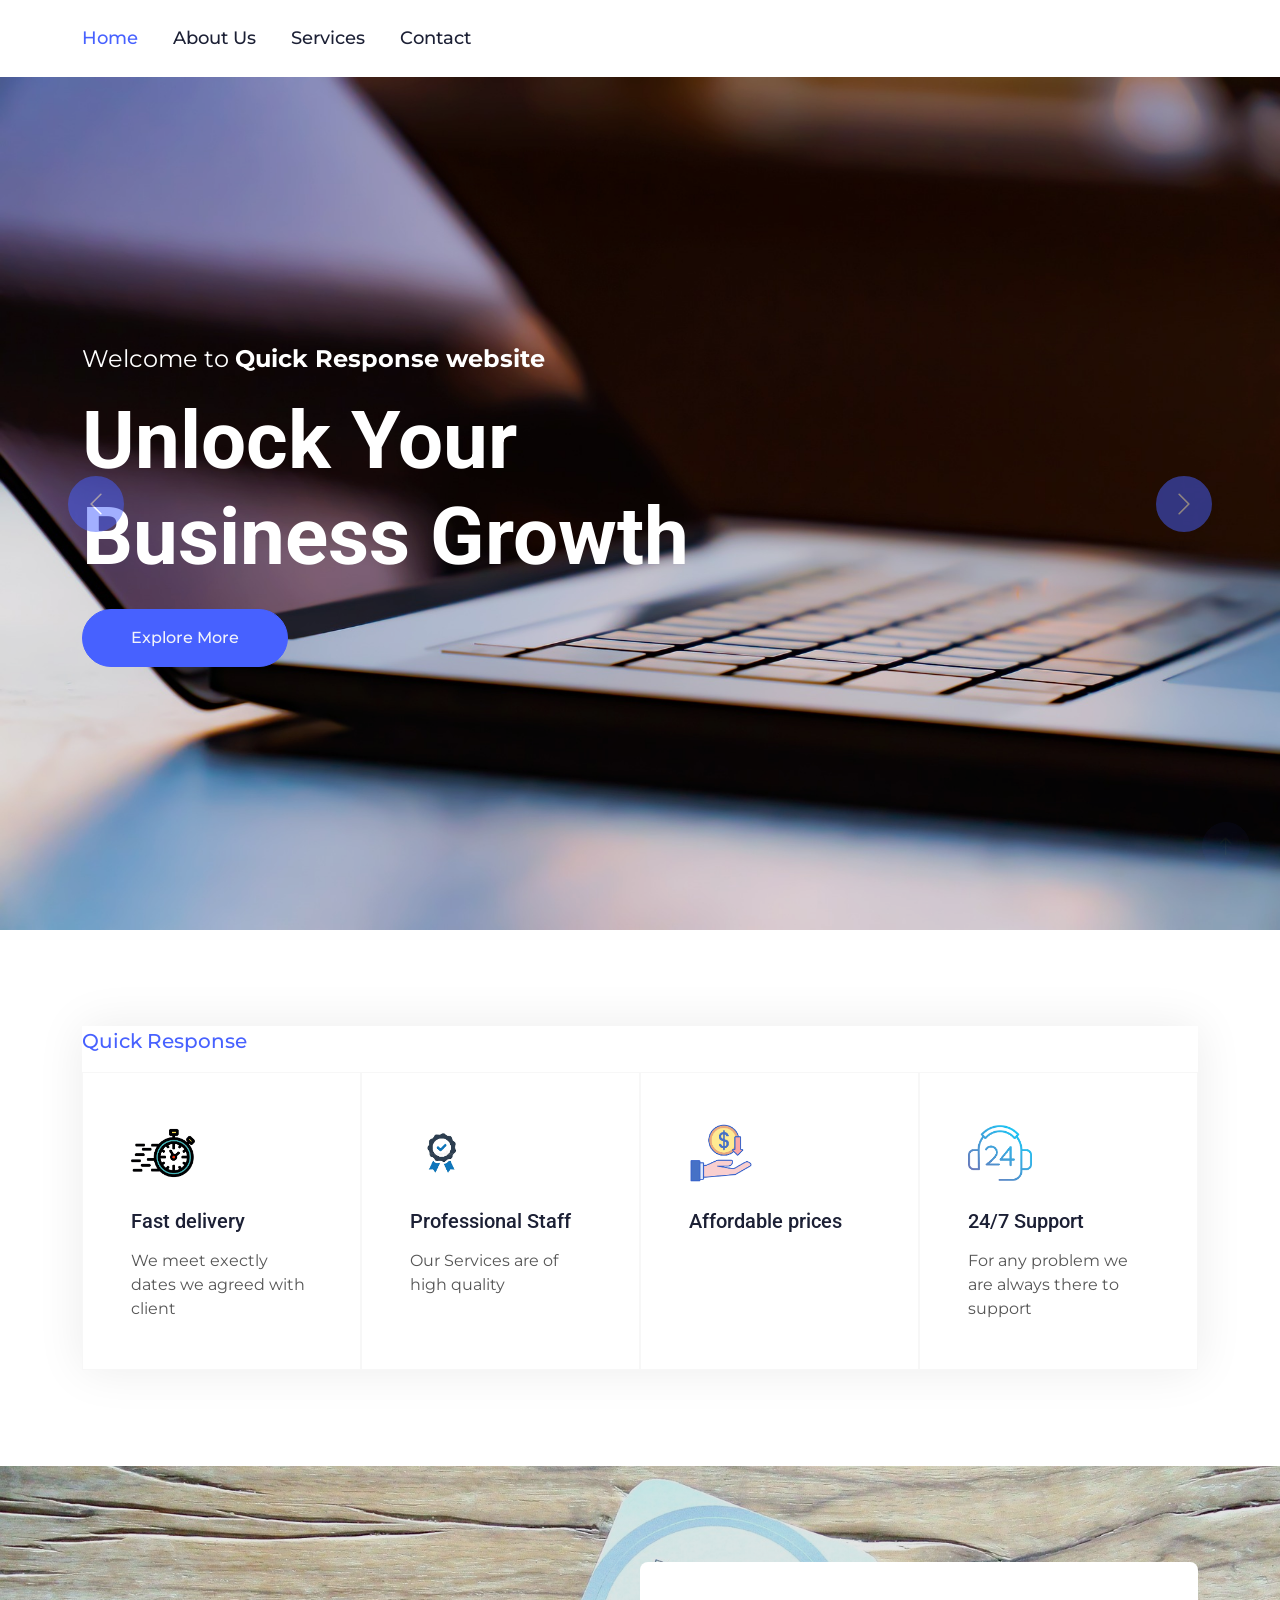
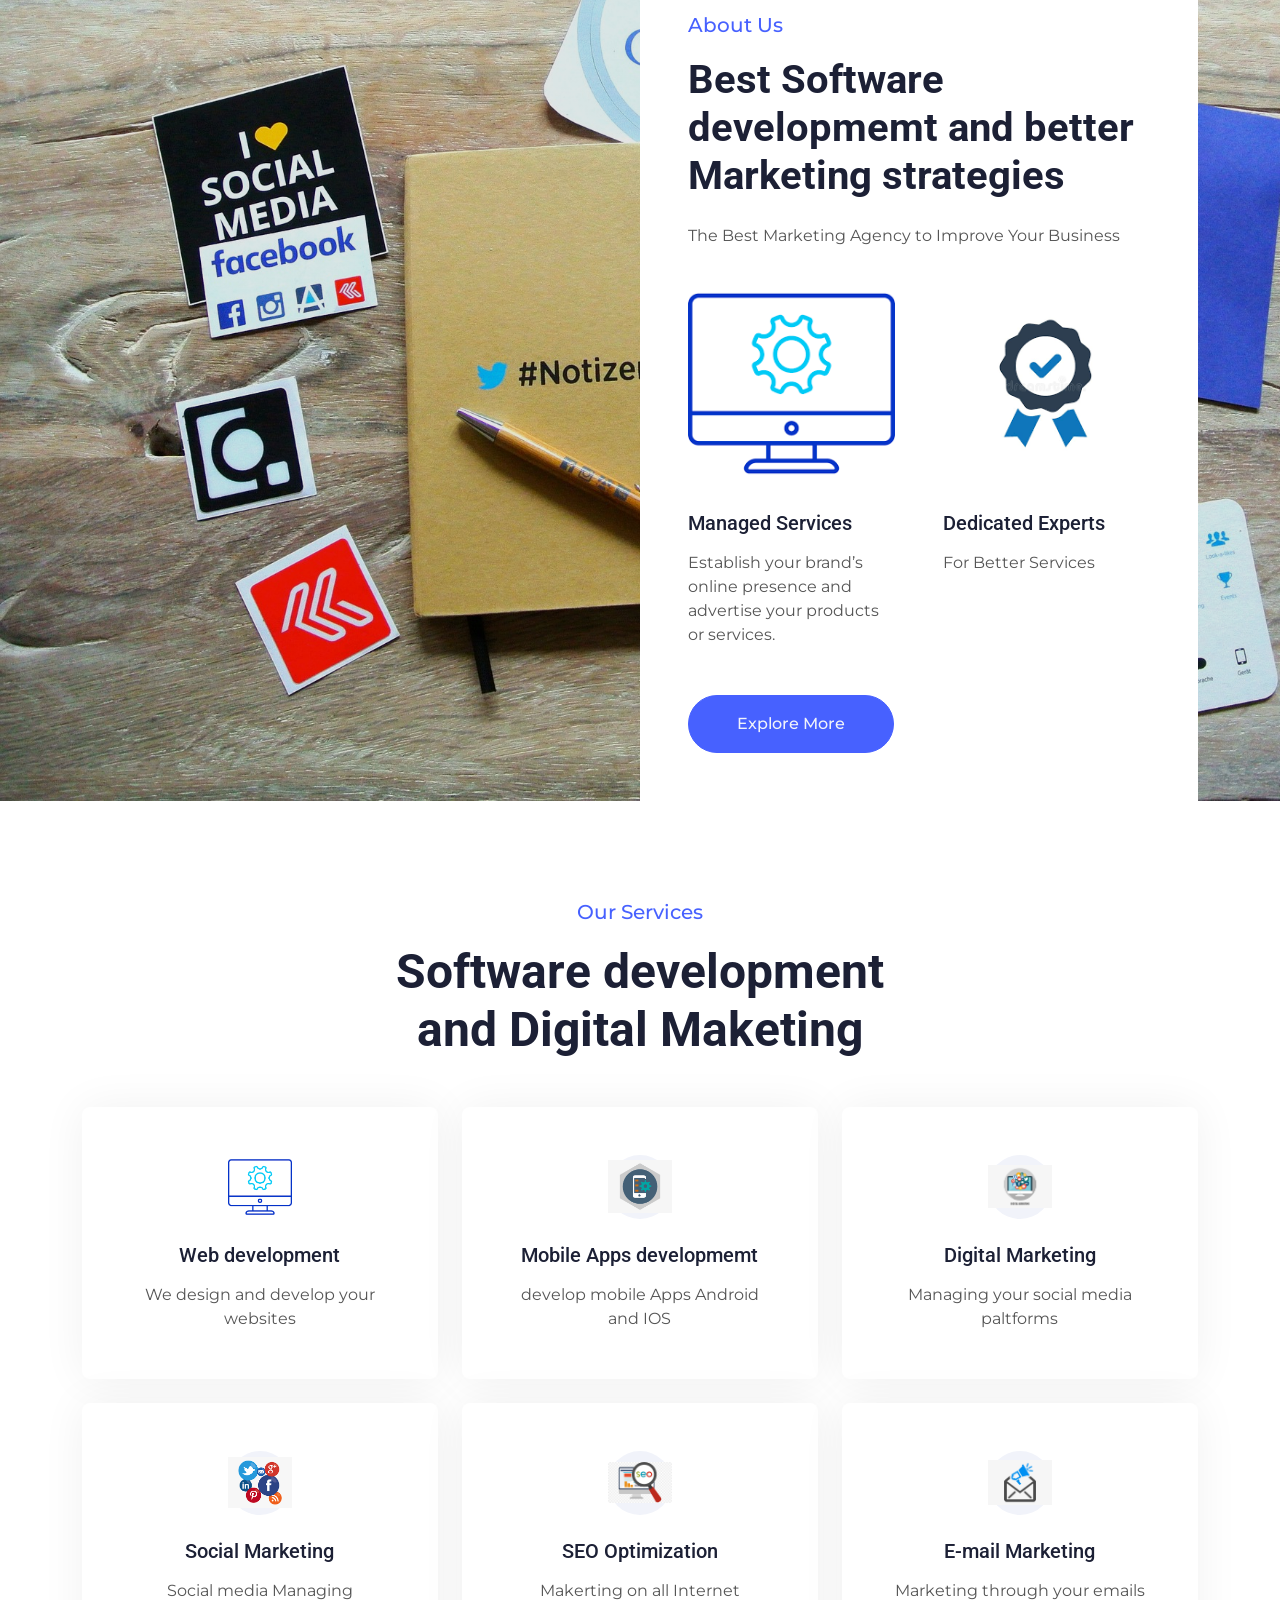
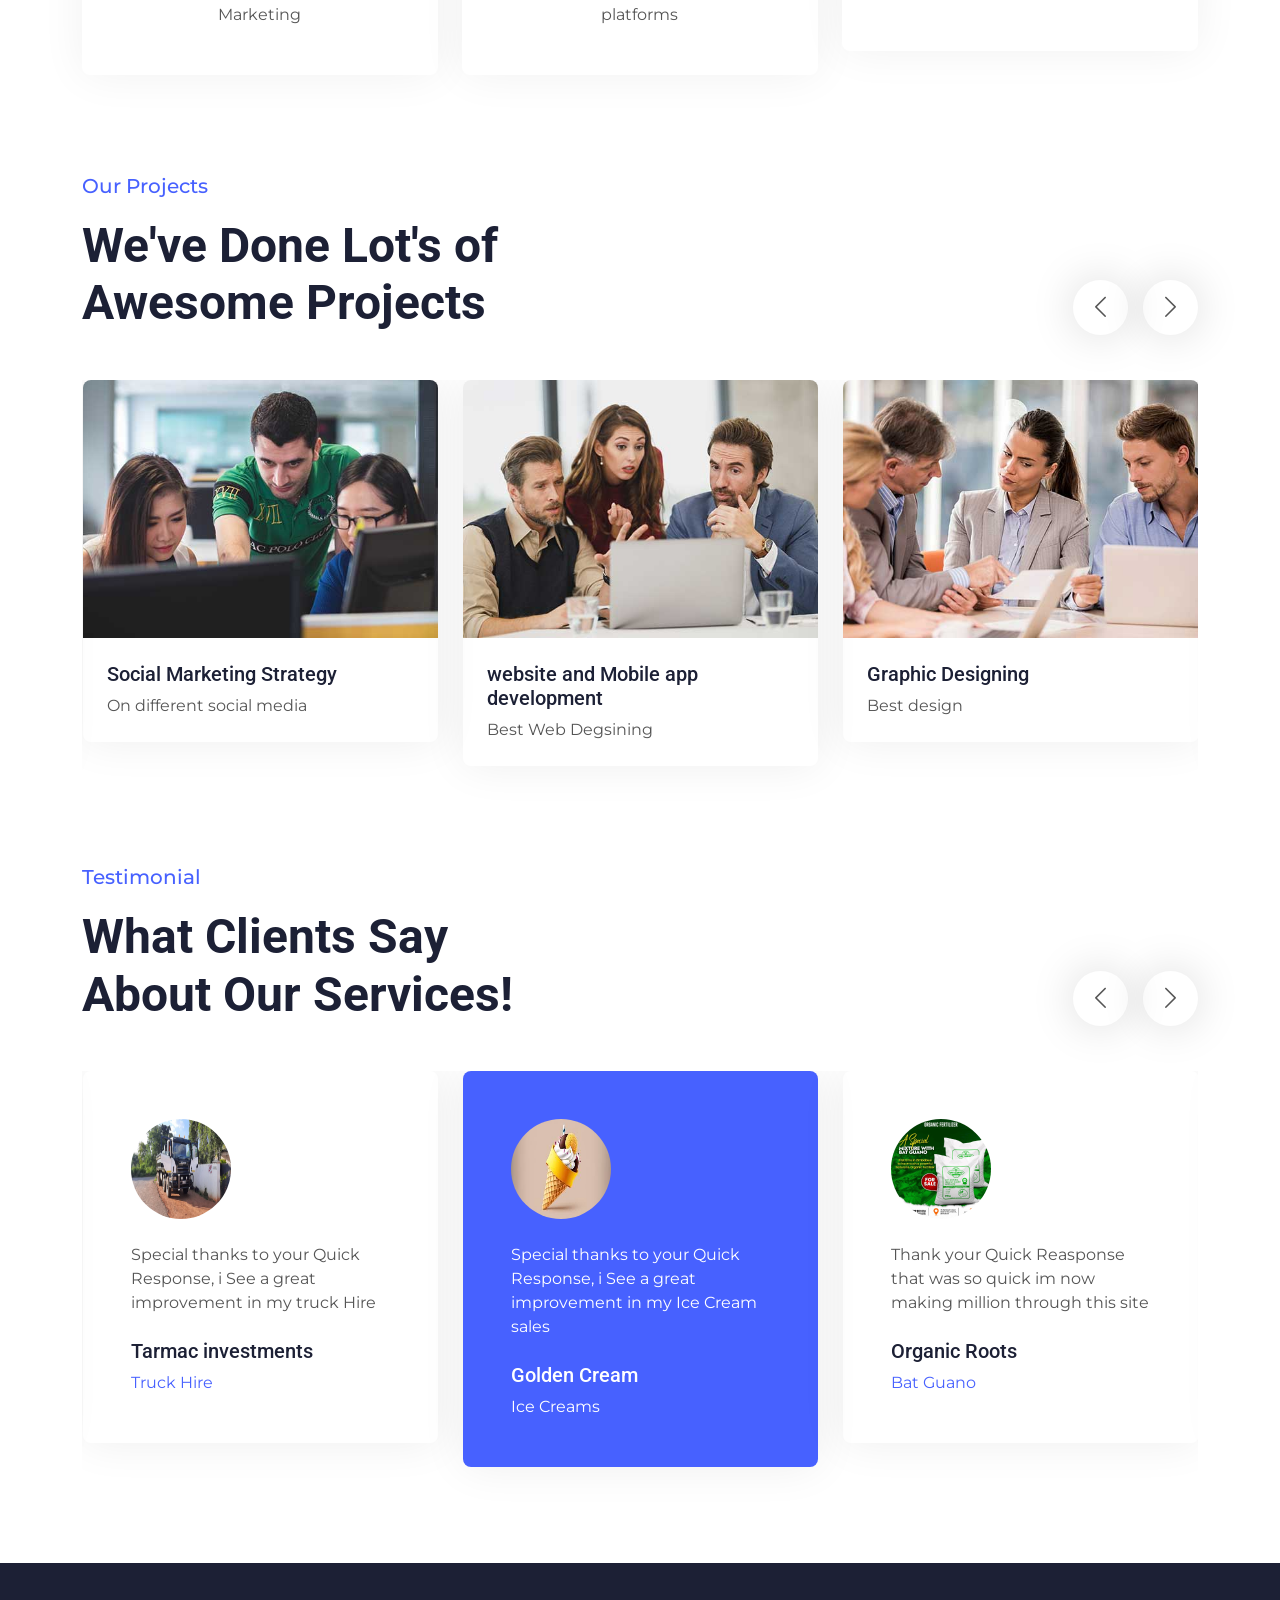
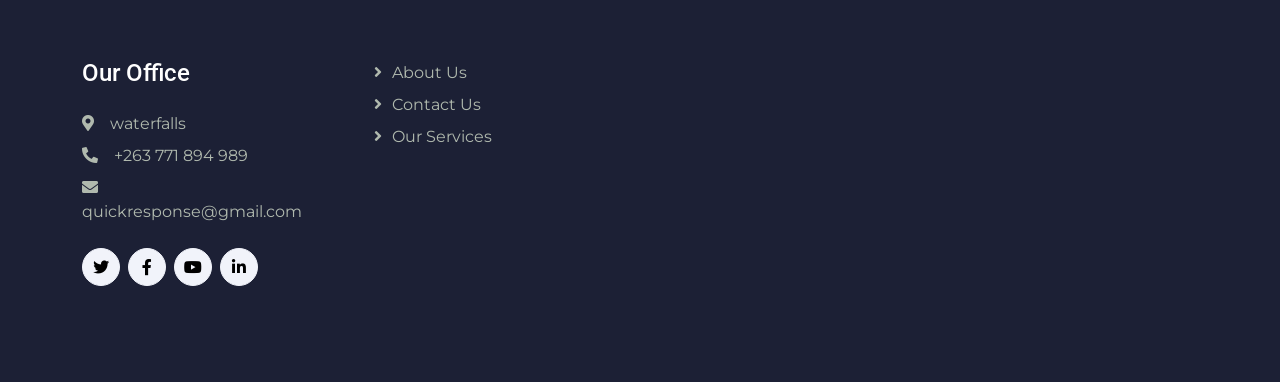
==== index.html @ 65c720d9 "first commit" ====
<!DOCTYPE html>
<html lang="en">

<head>
    <meta charset="utf-8">
    <title>Quick Response</title>
    <meta content="width=device-width, initial-scale=1.0" name="viewport">
    <meta content="" name="keywords">
    <meta content="" name="description">

    <!-- Favicon -->
    <link href="img/favicon.ico" rel="icon">

    <!-- Google Web Fonts -->
    <link rel="preconnect" href="https://fonts.googleapis.com">
    <link rel="preconnect" href="https://fonts.gstatic.com" crossorigin>
    <link
        href="https://fonts.googleapis.com/css2?family=Montserrat:wght@400;500&family=Roboto:wght@500;700&display=swap"
        rel="stylesheet">

    <!-- Icon Font Stylesheet -->
    <link href="https://cdnjs.cloudflare.com/ajax/libs/font-awesome/5.10.0/css/all.min.css" rel="stylesheet">
    <link href="https://cdn.jsdelivr.net/npm/bootstrap-icons@1.4.1/font/bootstrap-icons.css" rel="stylesheet">

    <!-- Libraries Stylesheet -->
    <link href="lib/animate/animate.min.css" rel="stylesheet">
    <link href="lib/owlcarousel/assets/owl.carousel.min.css" rel="stylesheet">
    <link href="lib/lightbox/css/lightbox.min.css" rel="stylesheet">

    <!-- Customized Bootstrap Stylesheet -->
    <link href="css/bootstrap.min.css" rel="stylesheet">

    <!-- Template Stylesheet -->
    <link href="css/style.css" rel="stylesheet">
</head>

<body>
    <!-- Spinner Start -->
    <div id="spinner"
        class="show bg-white position-fixed translate-middle w-100 vh-100 top-50 start-50 d-flex align-items-center justify-content-center">
        <div class="spinner-border text-primary" role="status" style="width: 3rem; height: 3rem;"></div>
    </div>
    <!-- Spinner End -->





    <!-- Navbar Start -->
    <div class="container-fluid bg-white sticky-top">
        <div class="container">
            <nav class="navbar navbar-expand-lg bg-white navbar-light p-lg-0">
                <a href="index.html" class="navbar-brand d-lg-none">
                    <h1 class="fw-bold m-0">Quick Response</h1>
                </a>
                <button type="button" class="navbar-toggler me-0" data-bs-toggle="collapse"
                    data-bs-target="#navbarCollapse">
                    <span class="navbar-toggler-icon"></span>
                </button>
                <div class="collapse navbar-collapse" id="navbarCollapse">
                    <div class="navbar-nav">
                        <a href="index.html" class="nav-item nav-link active">Home</a>
                        <a href="about.html" class="nav-item nav-link">About Us</a>
                        <a href="service.html" class="nav-item nav-link">Services</a>
                      
                       
                        <a href="contact.html" class="nav-item nav-link">Contact</a>
                    </div>
                 
                </div>
            </nav>
        </div>
    </div>
    <!-- Navbar End -->


    <!-- Carousel Start -->
    <div class="container-fluid px-0 mb-5">
        <div id="header-carousel" class="carousel slide carousel-fade" data-bs-ride="carousel">
            <div class="carousel-inner">
                <div class="carousel-item active">
                    <img class="w-100" src="img/carousel-1.jpg" alt="Image">
                    <div class="carousel-caption">
                        <div class="container">
                            <div class="row justify-content-start">
                                <div class="col-lg-7 text-start">
                                    <p class="fs-4 text-white animated slideInRight">Welcome to
                                        <strong>Quick Response website</strong>
                                    </p>
                                    <h1 class="display-1 text-white mb-4 animated slideInRight">Unlock Your Business Growth</h1>
                                    <a href=""
                                        class="btn btn-primary rounded-pill py-3 px-5 animated slideInRight">Explore
                                        More</a>
                                </div>
                            </div>
                        </div>
                    </div>
                </div>
                <div class="carousel-item">
                    <img class="w-100" src="img/carousel-1.jpg" alt="Image">
                    <div class="carousel-caption">
                        <div class="container">
                            <div class="row justify-content-end">
                                <div class="col-lg-7 text-end">
                                    <p class="fs-4 text-white animated slideInLeft">Welcome to <strong>Quick Response</strong>
                                    </p>
                                    <h1 class="display-1 text-white mb-5 animated slideInLeft">Ready to Grow Your
                                        Business</h1>
                                    <a href=""
                                        class="btn btn-primary rounded-pill py-3 px-5 animated slideInLeft">Explore
                                        More</a>
                                </div>
                            </div>
                        </div>
                    </div>
                </div>
            </div>
            <button class="carousel-control-prev" type="button" data-bs-target="#header-carousel" data-bs-slide="prev">
                <span class="carousel-control-prev-icon" aria-hidden="true"></span>
                <span class="visually-hidden">Previous</span>
            </button>
            <button class="carousel-control-next" type="button" data-bs-target="#header-carousel" data-bs-slide="next">
                <span class="carousel-control-next-icon" aria-hidden="true"></span>
                <span class="visually-hidden">Next</span>
            </button>
        </div>
    </div>
    <!-- Carousel End -->


    <!-- Features Start -->
    <div class="container-xxl py-5">
        <div class="container">
            <div class="row g-0 feature-row">
                  <p class="fs-5 fw-medium text-primary";>Quick Response</p>
                <div class="col-md-6 col-lg-3 wow fadeIn" data-wow-delay="0.1s">
                    <div class="feature-item border h-100 p-5">
                        <div class="btn-square bg-light rounded-circle mb-4" style="width: 64px; height: 64px;">
                            <img class="img-fluid" src="img/icon/icon-1.png" alt="Icon">
                        </div>
                        <h5 class="mb-3">Fast delivery</h5>
                        <p class="mb-0">We meet exectly dates we agreed with client</p>
                    </div>
                </div>
                <div class="col-md-6 col-lg-3 wow fadeIn" data-wow-delay="0.3s">
                    <div class="feature-item border h-100 p-5">
                        <div class="btn-square bg-light rounded-circle mb-4" style="width: 64px; height: 64px;">
                            <img class="img-fluid" src="img/icon/icon-2.png" alt="Icon">
                        </div>
                        <h5 class="mb-3">Professional Staff</h5>
                        <p class="mb-0">Our  Services are of high quality</p>
                    </div>
                </div>
                <div class="col-md-6 col-lg-3 wow fadeIn" data-wow-delay="0.5s">
                    <div class="feature-item border h-100 p-5">
                        <div class="btn-square bg-light rounded-circle mb-4" style="width: 64px; height: 64px;">
                            <img class="img-fluid" src="img/icon/icon-3.png" alt="Icon">
                        </div>
                        <h5 class="mb-3">Affordable prices</h5>
                        <p class="mb-0"></p>
                    </div>
                </div>
                <div class="col-md-6 col-lg-3 wow fadeIn" data-wow-delay="0.7s">
                    <div class="feature-item border h-100 p-5">
                        <div class="btn-square bg-light rounded-circle mb-4" style="width: 64px; height: 64px;">
                            <img class="img-fluid" src="img/icon/icon-4.png" alt="Icon">
                        </div>
                        <h5 class="mb-3">24/7 Support</h5>
                        <p class="mb-0">For any problem we are always there to support </p>
                    </div>
                </div>
            </div>
        </div>
    </div>
    <!-- Features End -->




       <!-- About Start -->
       <div class="container-xxl about my-5">
        <div class="container">
            <div class="row g-0">
                <div class="col-lg-6">
                    <div class="h-100 d-flex align-items-center justify-content-center" style="min-height: 300px;">
                     
                        
                    </div>
                </div>
                <div class="col-lg-6 pt-lg-5 wow fadeIn" data-wow-delay="0.5s">
                    <div class="bg-white rounded-top p-5 mt-lg-5">
                        <p class="fs-5 fw-medium text-primary">About Us</p>
                        <h3 class="display-6 mb-4">Best Software developmemt and better Marketing strategies</h3>
                        <p class="mb-4">The Best Marketing Agency to Improve Your Business</p>
                        <div class="row g-5 pt-2 mb-5">
                            <div class="col-sm-6">
                                <img class="img-fluid mb-4" src="img/icon/icon-5.png" alt="">
                                <h5 class="mb-3">Managed Services</h5>
                                <span>Establish your brand’s online presence and advertise your products or services.</span>
                            </div>
                            <div class="col-sm-6">
                                <img class="img-fluid mb-4" src="img/icon/icon-2.png" alt="">
                                <h5 class="mb-3">Dedicated Experts</h5>
                                <span>For Better Services</span>
                            </div>
                        </div>
                        <a class="btn btn-primary rounded-pill py-3 px-5" href="">Explore More</a>
                    </div>
                </div>
            </div>
        </div>
    </div>
    <!-- About End -->



  <!-- Service Start -->
  <div class="container-xxl py-5">
    <div class="container">
        <div class="text-center mx-auto wow fadeInUp" data-wow-delay="0.1s" style="max-width: 500px;">
            <p class="fs-5 fw-medium text-primary">Our Services</p>
            <h1 class="display-5 mb-5">Software development and Digital Maketing</h1>
        </div>
        <div class="row g-4">
            <div class="col-lg-4 col-md-6 wow fadeInUp" data-wow-delay="0.1s">
                <div class="service-item position-relative h-100">
                    <div class="service-text rounded p-5">
                        <div class="btn-square bg-light rounded-circle mx-auto mb-4"
                            style="width: 64px; height: 64px;">
                            <img class="img-fluid" src="img/icon/icon-5.png" alt="Icon">
                        </div>
                        <h5 class="mb-3">Web development</h4>
                            <p class="mb-0">We design and develop your websites</p>
                    </div>
                   
                </div>
            </div>
            <div class="col-lg-4 col-md-6 wow fadeInUp" data-wow-delay="0.3s">
                <div class="service-item position-relative h-100">
                    <div class="service-text rounded p-5">
                        <div class="btn-square bg-light rounded-circle mx-auto mb-4"
                            style="width: 64px; height: 64px;">
                            <img class="img-fluid" src="img/icon/icon-6.png" alt="Icon">
                        </div>
                        <h5 class="mb-3">Mobile Apps developmemt</h4>
                            <p class="mb-0">develop mobile Apps Android and IOS</p>
                    </div>
                   
                </div>
            </div>
            <div class="col-lg-4 col-md-6 wow fadeInUp" data-wow-delay="0.5s">
                <div class="service-item position-relative h-100">
                    <div class="service-text rounded p-5">
                        <div class="btn-square bg-light rounded-circle mx-auto mb-4"
                            style="width: 64px; height: 64px;">
                            <img class="img-fluid" src="img/icon/icon-7.png" alt="Icon">
                        </div>
                        <h5 class="mb-3">Digital Marketing</h4>
                            <p class="mb-0">Managing your social media paltforms </p>
                    </div>
                    
                </div>
            </div>
            <div class="col-lg-4 col-md-6 wow fadeInUp" data-wow-delay="0.1s">
                <div class="service-item position-relative h-100">
                    <div class="service-text rounded p-5">
                        <div class="btn-square bg-light rounded-circle mx-auto mb-4"
                            style="width: 64px; height: 64px;">
                            <img class="img-fluid" src="img/icon/icon-8.png" alt="Icon">
                        </div>
                        <h5 class="mb-3">Social Marketing</h4>
                            <p class="mb-0">Social media Managing Marketing</p>
                    </div>
                   
                </div>
            </div>
            <div class="col-lg-4 col-md-6 wow fadeInUp" data-wow-delay="0.3s">
                <div class="service-item position-relative h-100">
                    <div class="service-text rounded p-5">
                        <div class="btn-square bg-light rounded-circle mx-auto mb-4"
                            style="width: 64px; height: 64px;">
                            <img class="img-fluid" src="img/icon/icon-9.png" alt="Icon">
                        </div>
                        <h5 class="mb-3">SEO Optimization</h4>
                            <p class="mb-0">Makerting on all Internet platforms</p>
                    </div>
                  
                </div>
            </div>
            <div class="col-lg-4 col-md-6 wow fadeInUp" data-wow-delay="0.5s">
                <div class="service-item position-relative h-100">
                    <div class="service-text rounded p-5">
                        <div class="btn-square bg-light rounded-circle mx-auto mb-4"
                            style="width: 64px; height: 64px;">
                            <img class="img-fluid" src="img/icon/icon-10.png" alt="Icon">
                        </div>
                        <h5 class="mb-3">E-mail Marketing</h4>
                            <p class="mb-0">Marketing through your emails</p>
                    </div>
                   
                </div>
            </div>
        </div>
    </div>
</div>
<!-- Service End -->


    <!-- Project Start -->
    <div class="container-xxl pt-5">
        <div class="container">
            <div class="text-center text-md-start pb-5 pb-md-0 wow fadeInUp" data-wow-delay="0.1s"
                style="max-width: 500px;">
                <p class="fs-5 fw-medium text-primary">Our Projects</p>
                <h1 class="display-5 mb-5">We've Done Lot's of Awesome Projects</h1>
            </div>
            <div class="owl-carousel project-carousel wow fadeInUp" data-wow-delay="0.1s">
                <div class="project-item mb-5">
                    <div class="position-relative">
                        <img class="img-fluid" src="img/project-1.jpg" alt="">
                        <div class="project-overlay">
                            <a class="btn btn-lg-square btn-light rounded-circle m-1" href="img/project-1.jpg"
                                data-lightbox="project"><i class="fa fa-eye"></i></a>
                            <a class="btn btn-lg-square btn-light rounded-circle m-1" href=""><i
                                    class="fa fa-link"></i></a>
                        </div>
                    </div>
                    <div class="p-4">
                        <a class="d-block h5" href="">website and Mobile app development</a>
                        <span>Best Web Degsining</span>
                    </div>
                </div>
                <div class="project-item mb-5">
                    <div class="position-relative">
                        <img class="img-fluid" src="img/project-2.jpg" alt="">
                        <div class="project-overlay">
                            <a class="btn btn-lg-square btn-light rounded-circle m-1" href="img/project-2.jpg"
                                data-lightbox="project"><i class="fa fa-eye"></i></a>
                            <a class="btn btn-lg-square btn-light rounded-circle m-1" href=""><i
                                    class="fa fa-link"></i></a>
                        </div>
                    </div>
                    <div class="p-4">
                        <a class="d-block h5" href="">Graphic Designing</a>
                        <span>Best design </span>
                    </div>
                </div>
                <div class="project-item mb-5">
                    <div class="position-relative">
                        <img class="img-fluid" src="img/project-3.jpg" alt="">
                        <div class="project-overlay">
                            <a class="btn btn-lg-square btn-light rounded-circle m-1" href="img/project-3.jpg"
                                data-lightbox="project"><i class="fa fa-eye"></i></a>
                            <a class="btn btn-lg-square btn-light rounded-circle m-1" href=""><i
                                    class="fa fa-link"></i></a>
                        </div>
                    </div>
                    <div class="p-4">
                        <a class="d-block h5" href="">Marketing Content Strategy</a>
                        <span>Content Creating and better Marketing skills </span>
                    </div>
                </div>
                <div class="project-item mb-5">
                    <div class="position-relative">
                        <img class="img-fluid" src="img/project-4.jpg" alt="">
                        <div class="project-overlay">
                            <a class="btn btn-lg-square btn-light rounded-circle m-1" href="img/project-4.jpg"
                                data-lightbox="project"><i class="fa fa-eye"></i></a>
                            <a class="btn btn-lg-square btn-light rounded-circle m-1" href=""><i
                                    class="fa fa-link"></i></a>
                        </div>
                    </div>
                    <div class="p-4">
                        <a class="d-block h5" href="">Social Marketing Strategy</a>
                        <span>On different social media</span>
                    </div>
                </div>
            </div>
        </div>
    </div>
    <!-- Project End -->



    


    <!-- Testimonial Start -->
    <div class="container-xxl pt-5">
        <div class="container">
            <div class="text-center text-md-start pb-5 pb-md-0 wow fadeInUp" data-wow-delay="0.1s"
                style="max-width: 500px;">
                <p class="fs-5 fw-medium text-primary">Testimonial</p>
                <h1 class="display-5 mb-5">What Clients Say About Our Services!</h1>
            </div>
            <div class="owl-carousel testimonial-carousel wow fadeInUp" data-wow-delay="0.1s">
                <div class="testimonial-item rounded p-4 p-lg-5 mb-5">
                    <img class="mb-4" src="img/testimonial-1.jpg" alt="">
                    <p class="mb-4">Special thanks to your Quick Response, i See a great improvement in my Ice Cream sales </p>
                    <h5>Golden Cream</h5>
                    <span class="text-primary">Ice Creams</span>
                </div>
                <div class="testimonial-item rounded p-4 p-lg-5 mb-5">
                    <img class="mb-4" src="img/testimonial-2.jpg" alt="">
                    <p class="mb-4">Thank your Quick Reasponse that was so quick im now making million through this site</p>
                    <h5>Organic Roots</h5>
                    <span class="text-primary">Bat Guano</span>
                </div>
                <div class="testimonial-item rounded p-4 p-lg-5 mb-5">
                    <img class="mb-4" src="img/testimonial-3.jpg" alt="">
                    <p class="mb-4"> Thank you to the super fast team Quick Response i am on international market now</p>
                    <h5>Golden Liquid</h5>
                    <span class="text-primary">Home of Honey</span>
                </div>
                <div class="testimonial-item rounded p-4 p-lg-5 mb-5">
                    <img class="mb-4" src="img/testimonial-4.jpg" alt="">
                    <p class="mb-4"> Special thanks to your Quick Response, i See a great improvement in my truck Hire </p>
                    <h5>Tarmac investments </h5>
                    <span class="text-primary">Truck Hire</span>
                </div>
            </div>
        </div>
    </div>
    <!-- Testimonial End -->


      <!-- Footer Start -->
      <div class="container-fluid bg-dark footer mt-5 py-5 wow fadeIn" data-wow-delay="0.1s">
        <div class="container py-5">
            <div class="row g-5">
                <div class="col-lg-3 col-md-6">
                    <h4 class="text-white mb-4">Our Office</h4>
                    <p class="mb-2"><i class="fa fa-map-marker-alt me-3"></i>waterfalls</p>
                    <p class="mb-2"><i class="fa fa-phone-alt me-3"></i>+263 771 894 989</p>
                    <p class="mb-2"><i class="fa fa-envelope me-3"></i>quickresponse@gmail.com</p>
                    <div class="d-flex pt-3">
                        <a class="btn btn-square btn-light rounded-circle me-2" href=""><i
                                class="fab fa-twitter"></i></a>
                        <a class="btn btn-square btn-light rounded-circle me-2" href=""><i
                                class="fab fa-facebook-f"></i></a>
                        <a class="btn btn-square btn-light rounded-circle me-2" href=""><i
                                class="fab fa-youtube"></i></a>
                        <a class="btn btn-square btn-light rounded-circle me-2" href=""><i
                                class="fab fa-linkedin-in"></i></a>
                    </div>
                </div>
                <div class="col-lg-3 col-md-6">
                    <a class="btn btn-link" href="about.html">About Us</a>
                    <a class="btn btn-link" href="contact.html">Contact Us</a>
                    <a class="btn btn-link" href="service.html">Our Services</a>
                
                </div>
              
               
            </div>
        </div>
    </div>
    <!-- Footer End -->




    <!-- Back to Top -->
    <a href="#" class="btn btn-lg btn-primary btn-lg-square rounded-circle back-to-top"><i
            class="bi bi-arrow-up"></i></a>


    <!-- JavaScript Libraries -->
    <script src="https://ajax.googleapis.com/ajax/libs/jquery/3.6.1/jquery.min.js"></script>
    <script src="https://cdn.jsdelivr.net/npm/bootstrap@5.0.0/dist/js/bootstrap.bundle.min.js"></script>
    <script src="lib/wow/wow.min.js"></script>
    <script src="lib/easing/easing.min.js"></script>
    <script src="lib/waypoints/waypoints.min.js"></script>
    <script src="lib/owlcarousel/owl.carousel.min.js"></script>
    <script src="lib/lightbox/js/lightbox.min.js"></script>

    <!-- Template Javascript -->
    <script src="js/main.js"></script>
</body>

</html>
---- css/style.css ----
:root {
    --primary: #4761FF;
    --secondary: #555555;
    --light: #F1F3FA;
    --dark: #1C2035;
}

.back-to-top {
    position: fixed;
    display: none;
    right: 30px;
    bottom: 30px;
    z-index: 99;
}

.fw-medium {
    font-weight: 500;
}


/*** Spinner ***/
#spinner {
    opacity: 0;
    visibility: hidden;
    transition: opacity .5s ease-out, visibility 0s linear .5s;
    z-index: 99999;
}

#spinner.show {
    transition: opacity .5s ease-out, visibility 0s linear 0s;
    visibility: visible;
    opacity: 1;
}


/*** Button ***/
.btn {
    transition: .5s;
    font-weight: 500;
}

.btn-primary,
.btn-outline-primary:hover {
    color: var(--light);
}

.btn-secondary,
.btn-outline-secondary:hover {
    color: var(--dark);
}

.btn-square {
    width: 38px;
    height: 38px;
}

.btn-sm-square {
    width: 32px;
    height: 32px;
}

.btn-lg-square {
    width: 48px;
    height: 48px;
}

.btn-square,
.btn-sm-square,
.btn-lg-square {
    padding: 0;
    display: flex;
    align-items: center;
    justify-content: center;
    font-weight: normal;
}


/*** Navbar ***/
.sticky-top {
    top: -100px;
    transition: .5s;
}

.navbar .navbar-nav .nav-link {
    margin-right: 35px;
    padding: 25px 0;
    color: var(--dark);
    font-size: 18px;
    font-weight: 500;
    outline: none;
}

.navbar .navbar-nav .nav-link:hover,
.navbar .navbar-nav .nav-link.active {
    color: var(--primary);
}

.navbar .dropdown-toggle::after {
    border: none;
    content: "\f107";
    font-family: "Font Awesome 5 Free";
    font-weight: 900;
    vertical-align: middle;
    margin-left: 8px;
}

@media (max-width: 991.98px) {
    .navbar .navbar-nav .nav-link  {
        margin-right: 0;
        padding: 10px 0;
    }

    .navbar .navbar-nav {
        margin-top: 15px;
        border-top: 1px solid #EEEEEE;
    }
}

@media (min-width: 992px) {
    .navbar .nav-item .dropdown-menu {
        display: block;
        border: none;
        margin-top: 0;
        top: 150%;
        opacity: 0;
        visibility: hidden;
        transition: .5s;
    }

    .navbar .nav-item:hover .dropdown-menu {
        top: 100%;
        visibility: visible;
        transition: .5s;
        opacity: 1;
    }
}


/*** Header ***/
.carousel-caption {
    top: 0;
    left: 0;
    right: 0;
    bottom: 0;
    display: flex;
    align-items: center;
    background: rgba(0, 0, 0, .1);
    z-index: 1;
}

.carousel-control-prev,
.carousel-control-next {
    width: 15%;
}

.carousel-control-prev-icon,
.carousel-control-next-icon {
    width: 3.5rem;
    height: 3.5rem;
    border-radius: 3.5rem;
    background-color: var(--primary);
    border: 15px solid var(--primary);
}

@media (max-width: 768px) {
    #header-carousel .carousel-item {
        position: relative;
        min-height: 450px;
    }
    
    #header-carousel .carousel-item img {
        position: absolute;
        width: 100%;
        height: 100%;
        object-fit: cover;
    }
}

.page-header {
    background: linear-gradient(rgba(0, 0, 0, .1), rgba(0, 0, 0, .1)), url(../img/carousel-1.jpg) center center no-repeat;
    background-size: cover;
}

.page-header .breadcrumb-item+.breadcrumb-item::before {
    color: var(--light);
}

.page-header .breadcrumb-item,
.page-header .breadcrumb-item a {
    font-size: 18px;
    color: var(--light);
}


/*** Features ***/
.feature-row {
    box-shadow: 0 0 45px rgba(0, 0, 0, .08);
}

.feature-item {
    border-color: rgba(0, 0, 0, .03) !important;
}


/*** About ***/
.about {
    background: linear-gradient(rgba(0, 0, 0, .1), rgba(0, 0, 0, .1)), url(../img/about.jpg) left center no-repeat;
    background-size: cover;
}

.btn-play {
    position: relative;
    display: block;
    box-sizing: content-box;
    width: 36px;
    height: 46px;
    border-radius: 100%;
    border: none;
    outline: none !important;
    padding: 18px 20px 20px 28px;
    background: var(--primary);
}

.btn-play:before {
    content: "";
    position: absolute;
    z-index: 0;
    left: 50%;
    top: 50%;
    transform: translateX(-50%) translateY(-50%);
    display: block;
    width: 90px;
    height: 90px;
    background: var(--primary);
    border-radius: 100%;
    animation: pulse-border 1500ms ease-out infinite;
}

.btn-play:after {
    content: "";
    position: absolute;
    z-index: 1;
    left: 50%;
    top: 50%;
    transform: translateX(-50%) translateY(-50%);
    display: block;
    width: 90px;
    height: 90px;
    background: var(--primary);
    border-radius: 100%;
    transition: all 200ms;
}

.btn-play span {
    display: block;
    position: relative;
    z-index: 3;
    width: 0;
    height: 0;
    left: 3px;
    border-left: 30px solid #FFFFFF;
    border-top: 18px solid transparent;
    border-bottom: 18px solid transparent;
}

@keyframes pulse-border {
    0% {
        transform: translateX(-50%) translateY(-50%) translateZ(0) scale(1);
        opacity: 1;
    }

    100% {
        transform: translateX(-50%) translateY(-50%) translateZ(0) scale(2);
        opacity: 0;
    }
}






/*** Service ***/
.service-item .service-text {
    position: relative;
    width: 100%;
    top: 0;
    left: 0;
    text-align: center;
    background: #FFFFFF;
    box-shadow: 0 0 45px rgba(0, 0, 0, .06);
    transition: .5s;
    z-index: 2;
}

.service-item:hover .service-text {
    top: -1.5rem;
}

.service-item .service-text h5 {
    transition: .5s;
}

.service-item:hover .service-text h5 {
    color: var(--primary);
}

.service-item .service-btn {
    position: absolute;
    width: 80%;
    height: 3rem;
    left: 10%;
    bottom: 0;
    display: flex;
    align-items: center;
    justify-content: center;
    background: #FFFFFF;
    box-shadow: 0 0 45px rgba(0, 0, 0, .07);
    transition: .5s;
    z-index: 1;
}

.service-item:hover .service-btn {
    bottom: -1.5rem;
}


/*** Project ***/
.project-item {
    position: relative;
    border-radius: 8px;
    overflow: hidden;
    box-shadow: 0 0 45px rgba(0, 0, 0, .07);
}

.project-item .project-overlay {
    position: absolute;
    width: 100%;
    height: 100%;
    top: 0;
    left: 0;
    display: flex;
    align-items: center;
    justify-content: center;
    background: rgba(0, 0, 0, .5);
    opacity: 0;
    padding-top: 60px;
    transition: .5s;
}

.project-item:hover .project-overlay {
    opacity: 1;
    padding-top: 0;
}

.project-carousel .owl-nav {
    position: absolute;
    top: -100px;
    right: 0;
    display: flex;
}

.project-carousel .owl-nav .owl-prev,
.project-carousel .owl-nav .owl-next {
    margin-left: 15px;
    width: 55px;
    height: 55px;
    display: flex;
    align-items: center;
    justify-content: center;
    color: var(--secondary);
    border-radius: 55px;
    box-shadow: 0 0 45px rgba(0, 0, 0, .15);
    font-size: 25px;
    transition: .5s;
}

.project-carousel .owl-nav .owl-prev:hover,
.project-carousel .owl-nav .owl-next:hover {
    background: var(--primary);
    color: #FFFFFF;
}

@media (max-width: 768px) {
    .project-carousel .owl-nav {
        top: -70px;
        right: auto;
        left: 50%;
        transform: translateX(-50%);
    }

    .project-carousel .owl-nav .owl-prev,
    .project-carousel .owl-nav .owl-next {
        margin: 0 7px;
        width: 45px;
        height: 45px;
        font-size: 20px;
    }
}


/*** Testimonial ***/
.testimonial-item {
    box-shadow: 0 0 45px rgba(0, 0, 0, .07);
    transition: .5s;
}

.owl-item .testimonial-item,
.testimonial-item * {
    transition: .5s;
}

.owl-item.center .testimonial-item,
.testimonial-item:hover {
    background: var(--primary);
}

.owl-item.center .testimonial-item *,
.testimonial-item:hover * {
    color: #FFFFFF !important;
}

.testimonial-item img {
    width: 100px !important;
    height: 100px !important;
    border-radius: 100px;
}

.testimonial-carousel .owl-nav {
    position: absolute;
    top: -100px;
    right: 0;
    display: flex;
}

.testimonial-carousel .owl-nav .owl-prev,
.testimonial-carousel .owl-nav .owl-next {
    margin-left: 15px;
    width: 55px;
    height: 55px;
    display: flex;
    align-items: center;
    justify-content: center;
    color: var(--secondary);
    border-radius: 55px;
    box-shadow: 0 0 45px rgba(0, 0, 0, .15);
    font-size: 25px;
    transition: .5s;
}

.testimonial-carousel .owl-nav .owl-prev:hover,
.testimonial-carousel .owl-nav .owl-next:hover {
    background: var(--primary);
    color: #FFFFFF;
}

@media (max-width: 768px) {
    .testimonial-carousel .owl-nav {
        top: -70px;
        right: auto;
        left: 50%;
        transform: translateX(-50%);
    }

    .testimonial-carousel .owl-nav .owl-prev,
    .testimonial-carousel .owl-nav .owl-next {
        margin: 0 7px;
        width: 45px;
        height: 45px;
        font-size: 20px;
    }
}


/*** Footer ***/
.footer {
    color: #B0B9AE;
}

.footer .btn.btn-link {
    display: block;
    margin-bottom: 5px;
    padding: 0;
    text-align: left;
    color: #B0B9AE;
    font-weight: normal;
    text-transform: capitalize;
    transition: .3s;
}

.footer .btn.btn-link::before {
    position: relative;
    content: "\f105";
    font-family: "Font Awesome 5 Free";
    font-weight: 900;
    margin-right: 10px;
}

.footer .btn.btn-link:hover {
    color: var(--light);
    letter-spacing: 1px;
    box-shadow: none;
}

.copyright {
    color: #B0B9AE;
}

.copyright {
    background: #111111;
}

.copyright a:hover {
    color: var(--primary) !important;
}
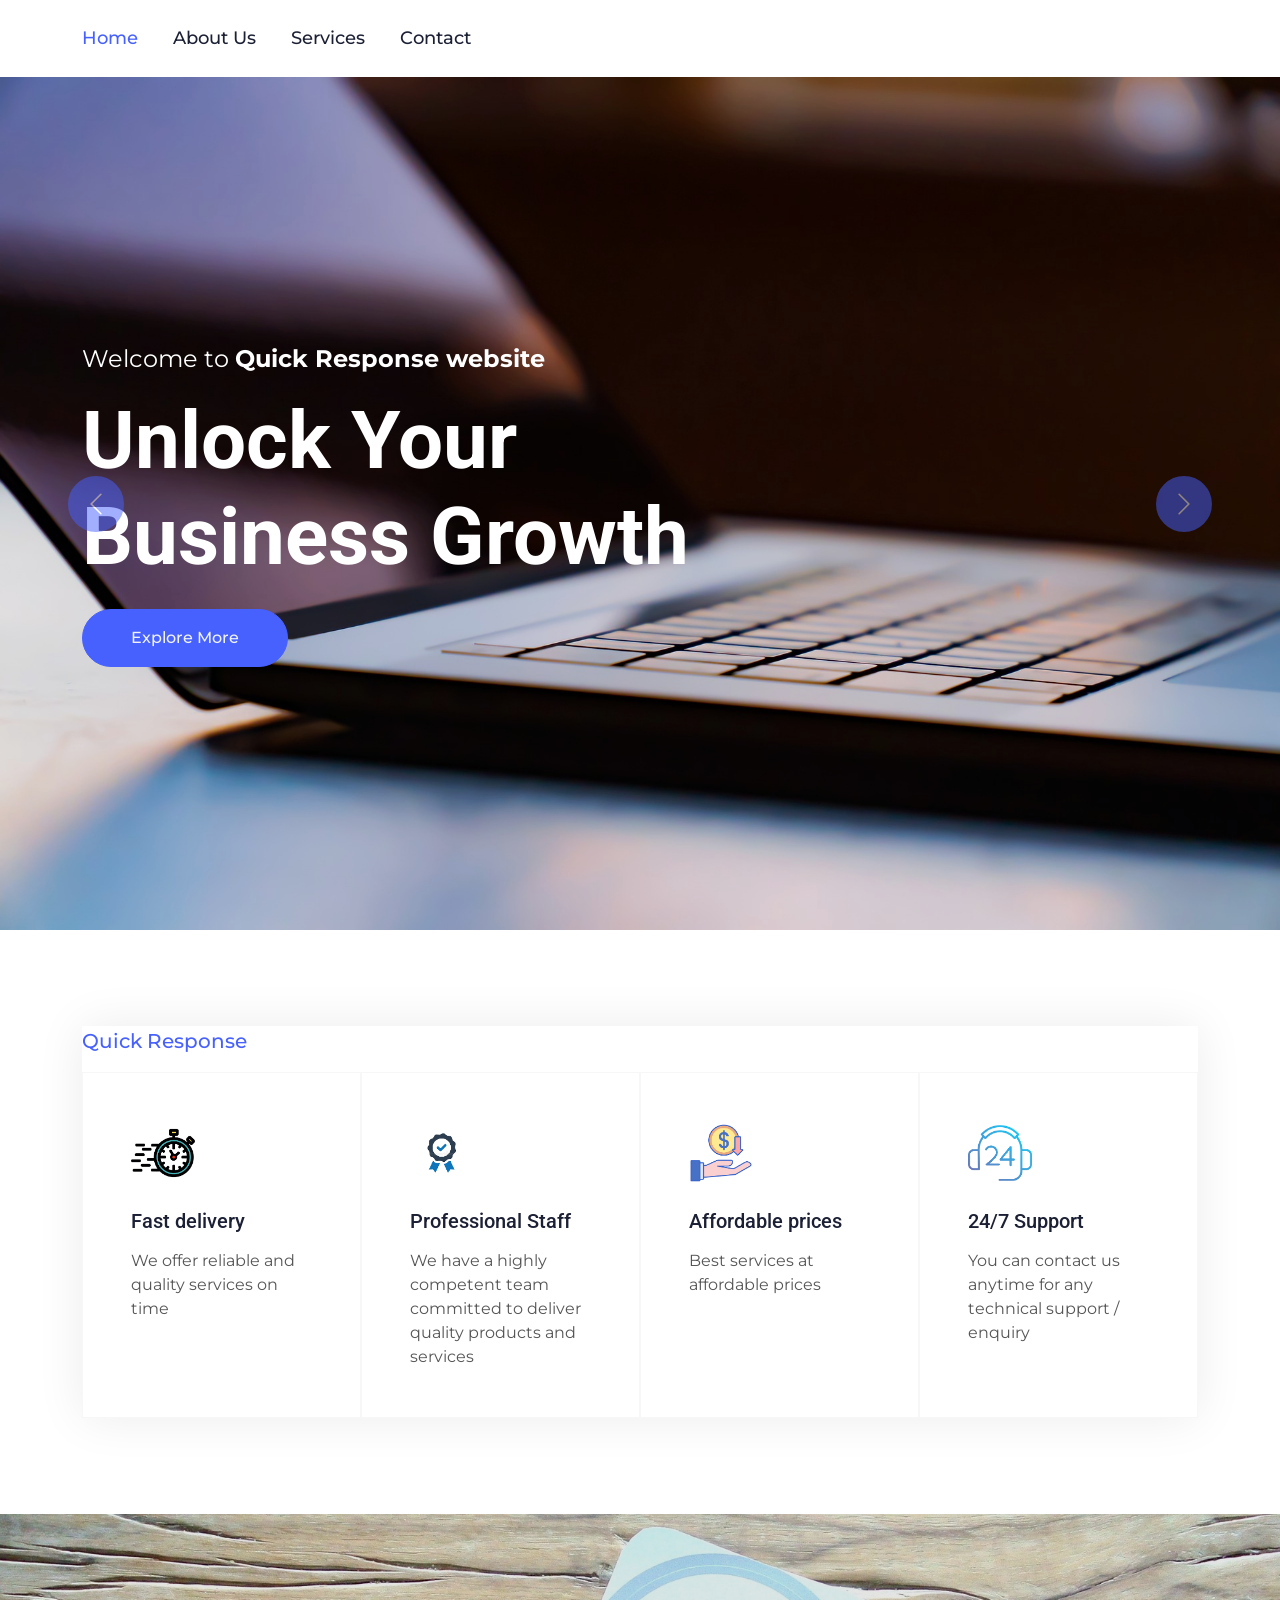
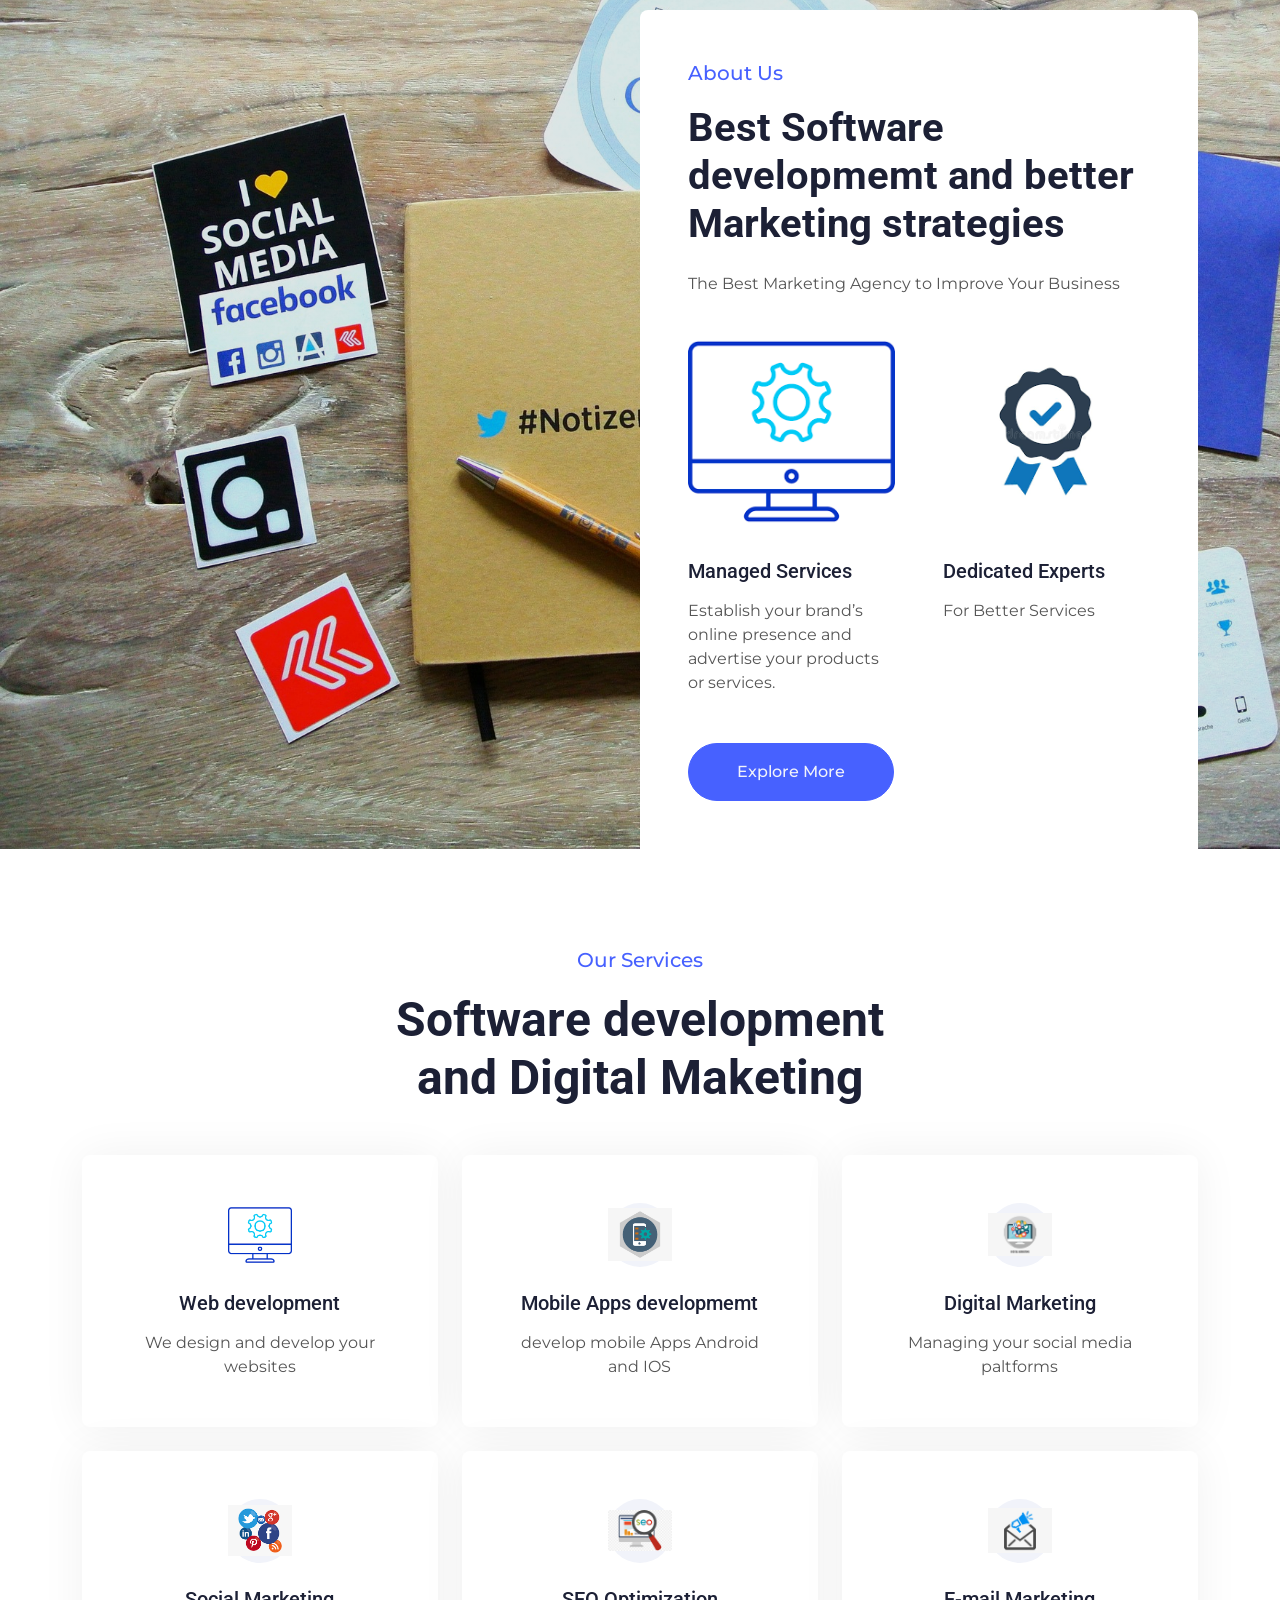
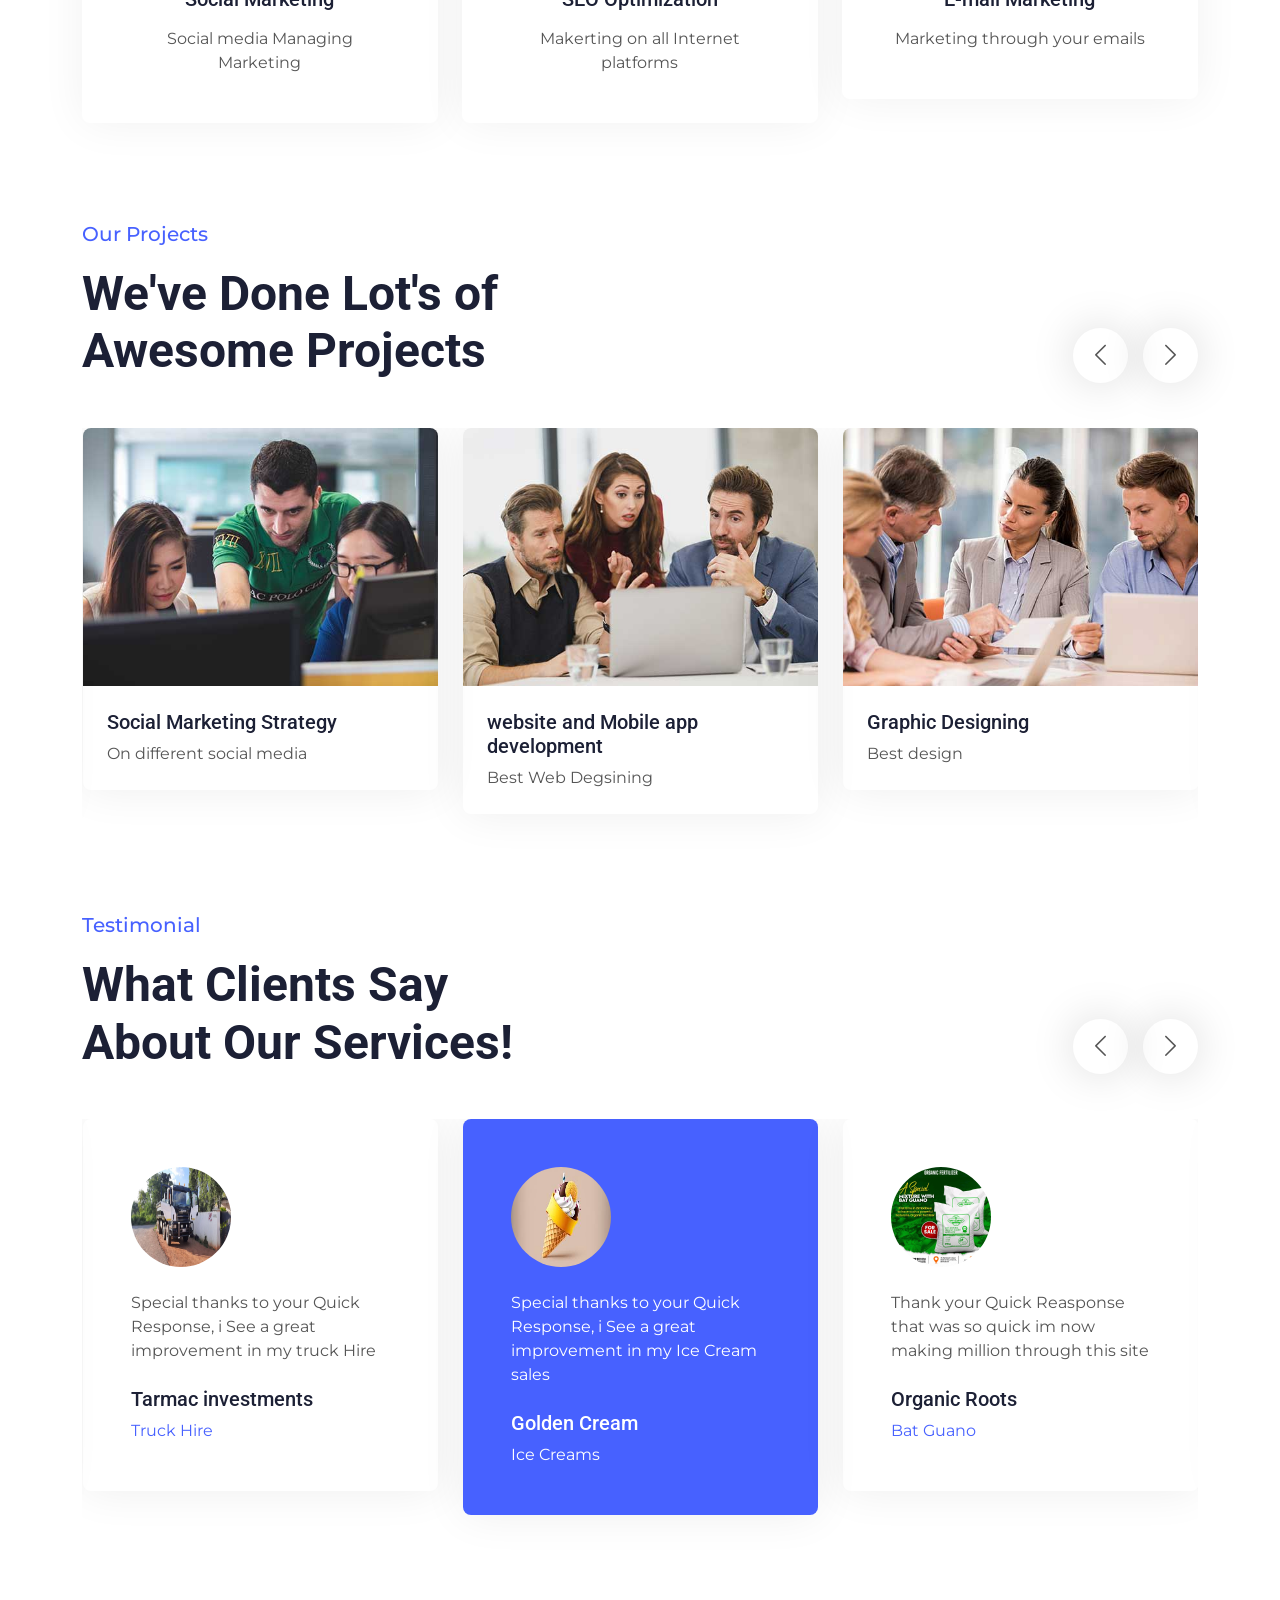
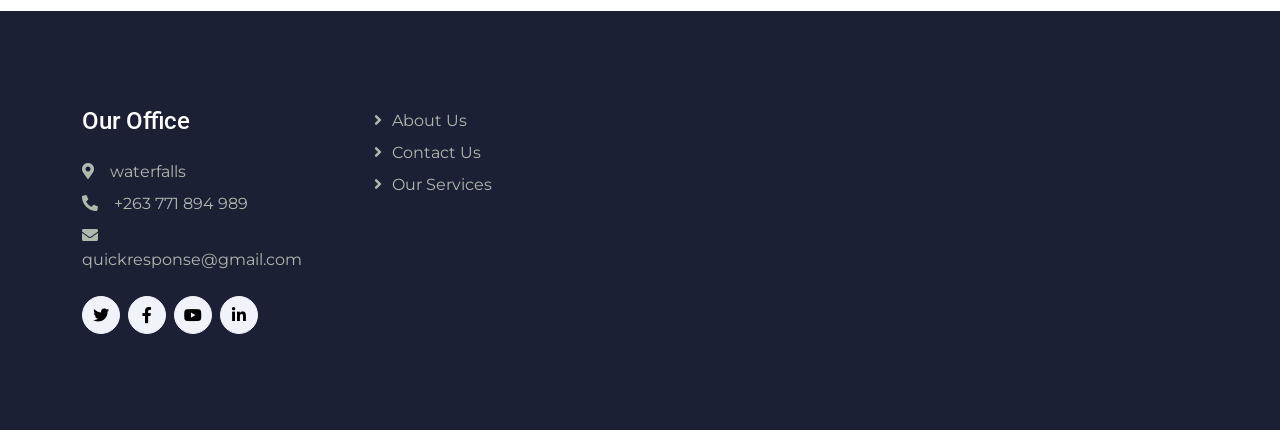
==== commit 7645a1ac: "Pricing tags" ====
--- a/index.html
+++ b/index.html
@@ -58,14 +58,21 @@
                     <span class="navbar-toggler-icon"></span>
                 </button>
                 <div class="collapse navbar-collapse" id="navbarCollapse">
+
+                    <!-- <div class="header-right-btn f-right d-none d-lg-block  ml-30">
+                        <a  class="header-btn" > <img class="header-btn" src="img/icon/logo.jpg" width="100" height="50" /></a>
+                    </div> -->
                     <div class="navbar-nav">
                         <a href="index.html" class="nav-item nav-link active">Home</a>
                         <a href="about.html" class="nav-item nav-link">About Us</a>
                         <a href="service.html" class="nav-item nav-link">Services</a>
+                        <a href="contact.html" class="nav-item nav-link">Contact</a>
                       
-                       
-                        <a href="contact.html" class="nav-item nav-link">Contact</a>
-                    </div>
+                     
+           
+                    </div>
+                  
+                        
                  
                 </div>
             </nav>
@@ -81,6 +88,7 @@
                 <div class="carousel-item active">
                     <img class="w-100" src="img/carousel-1.jpg" alt="Image">
                     <div class="carousel-caption">
+                       
                         <div class="container">
                             <div class="row justify-content-start">
                                 <div class="col-lg-7 text-start">
@@ -139,7 +147,7 @@
                             <img class="img-fluid" src="img/icon/icon-1.png" alt="Icon">
                         </div>
                         <h5 class="mb-3">Fast delivery</h5>
-                        <p class="mb-0">We meet exectly dates we agreed with client</p>
+                        <p class="mb-0">We offer reliable and quality services on time</p>
                     </div>
                 </div>
                 <div class="col-md-6 col-lg-3 wow fadeIn" data-wow-delay="0.3s">
@@ -148,7 +156,7 @@
                             <img class="img-fluid" src="img/icon/icon-2.png" alt="Icon">
                         </div>
                         <h5 class="mb-3">Professional Staff</h5>
-                        <p class="mb-0">Our  Services are of high quality</p>
+                        <p class="mb-0">We have a highly competent team committed to deliver quality products and services</p>
                     </div>
                 </div>
                 <div class="col-md-6 col-lg-3 wow fadeIn" data-wow-delay="0.5s">
@@ -157,7 +165,7 @@
                             <img class="img-fluid" src="img/icon/icon-3.png" alt="Icon">
                         </div>
                         <h5 class="mb-3">Affordable prices</h5>
-                        <p class="mb-0"></p>
+                        <p class="mb-0"> Best services at affordable prices</p>
                     </div>
                 </div>
                 <div class="col-md-6 col-lg-3 wow fadeIn" data-wow-delay="0.7s">
@@ -166,7 +174,7 @@
                             <img class="img-fluid" src="img/icon/icon-4.png" alt="Icon">
                         </div>
                         <h5 class="mb-3">24/7 Support</h5>
-                        <p class="mb-0">For any problem we are always there to support </p>
+                        <p class="mb-0">You can contact us anytime for any technical support / enquiry </p>
                     </div>
                 </div>
             </div>
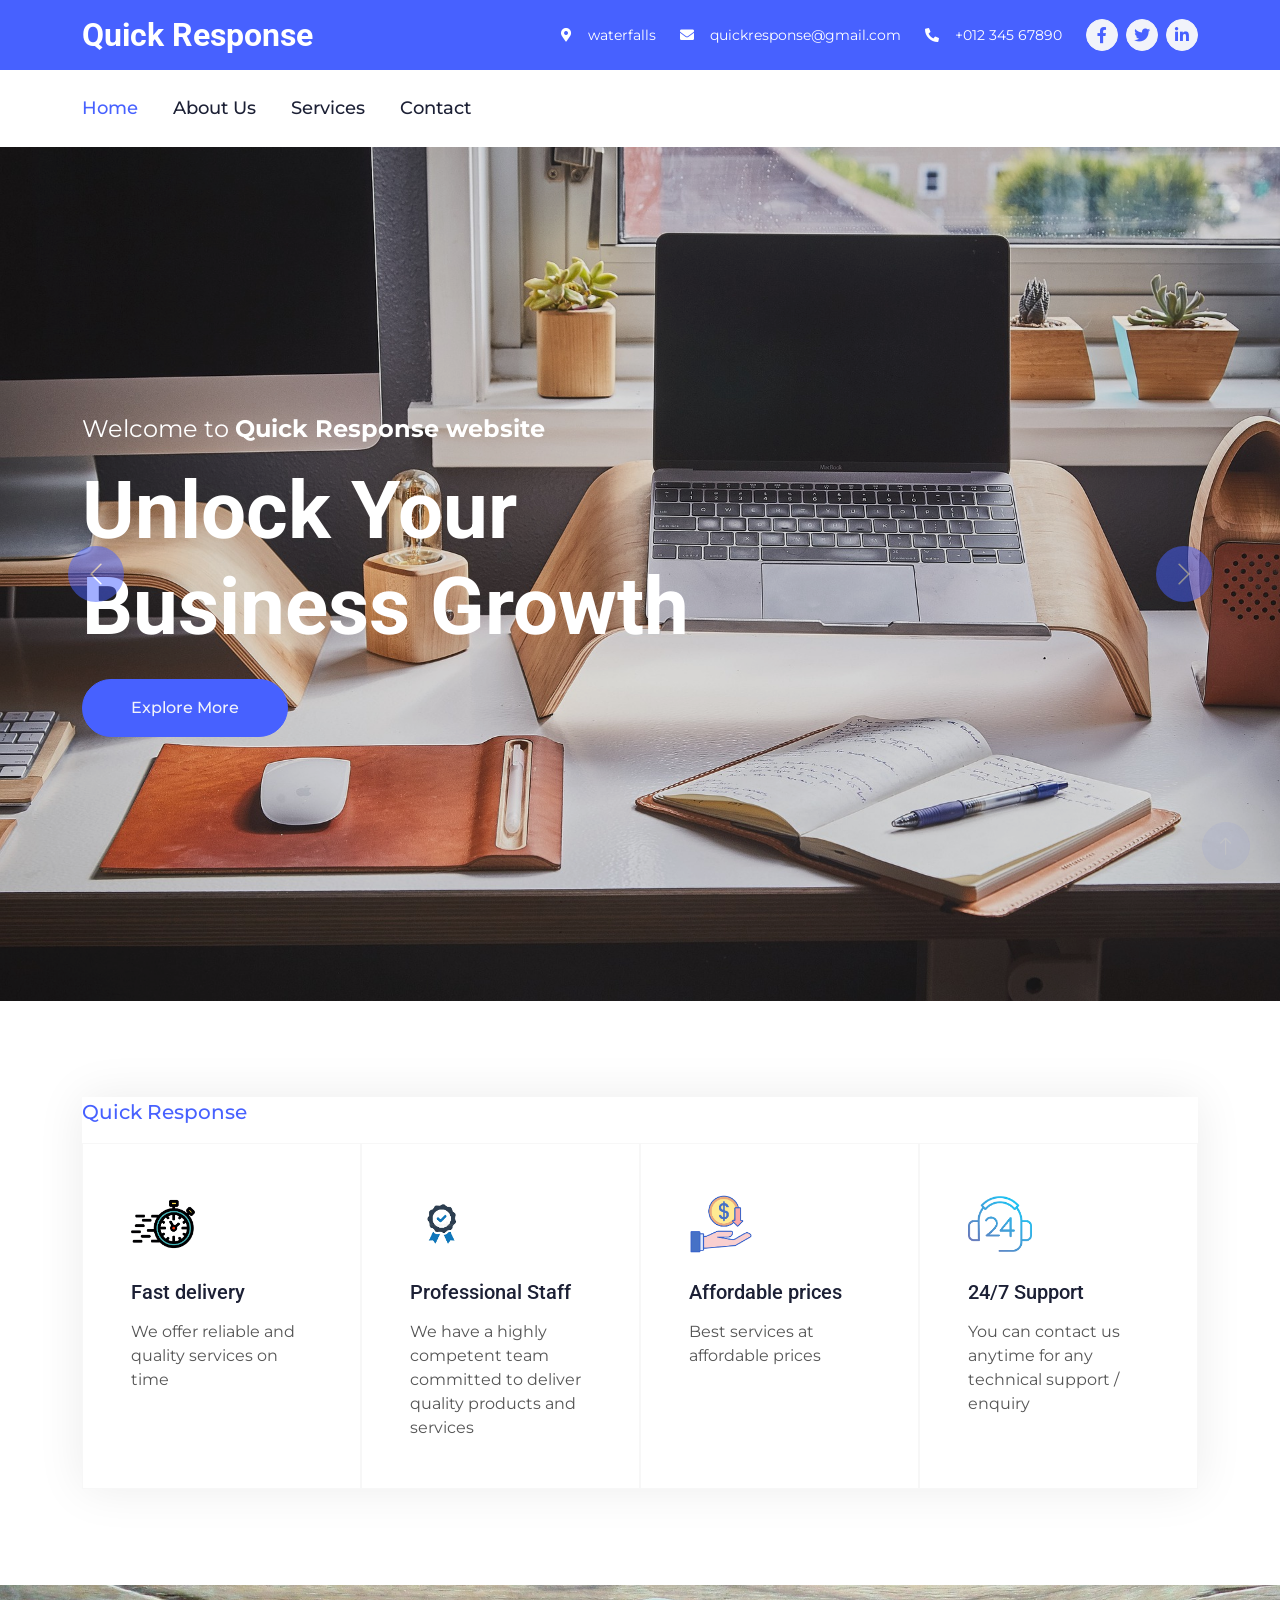
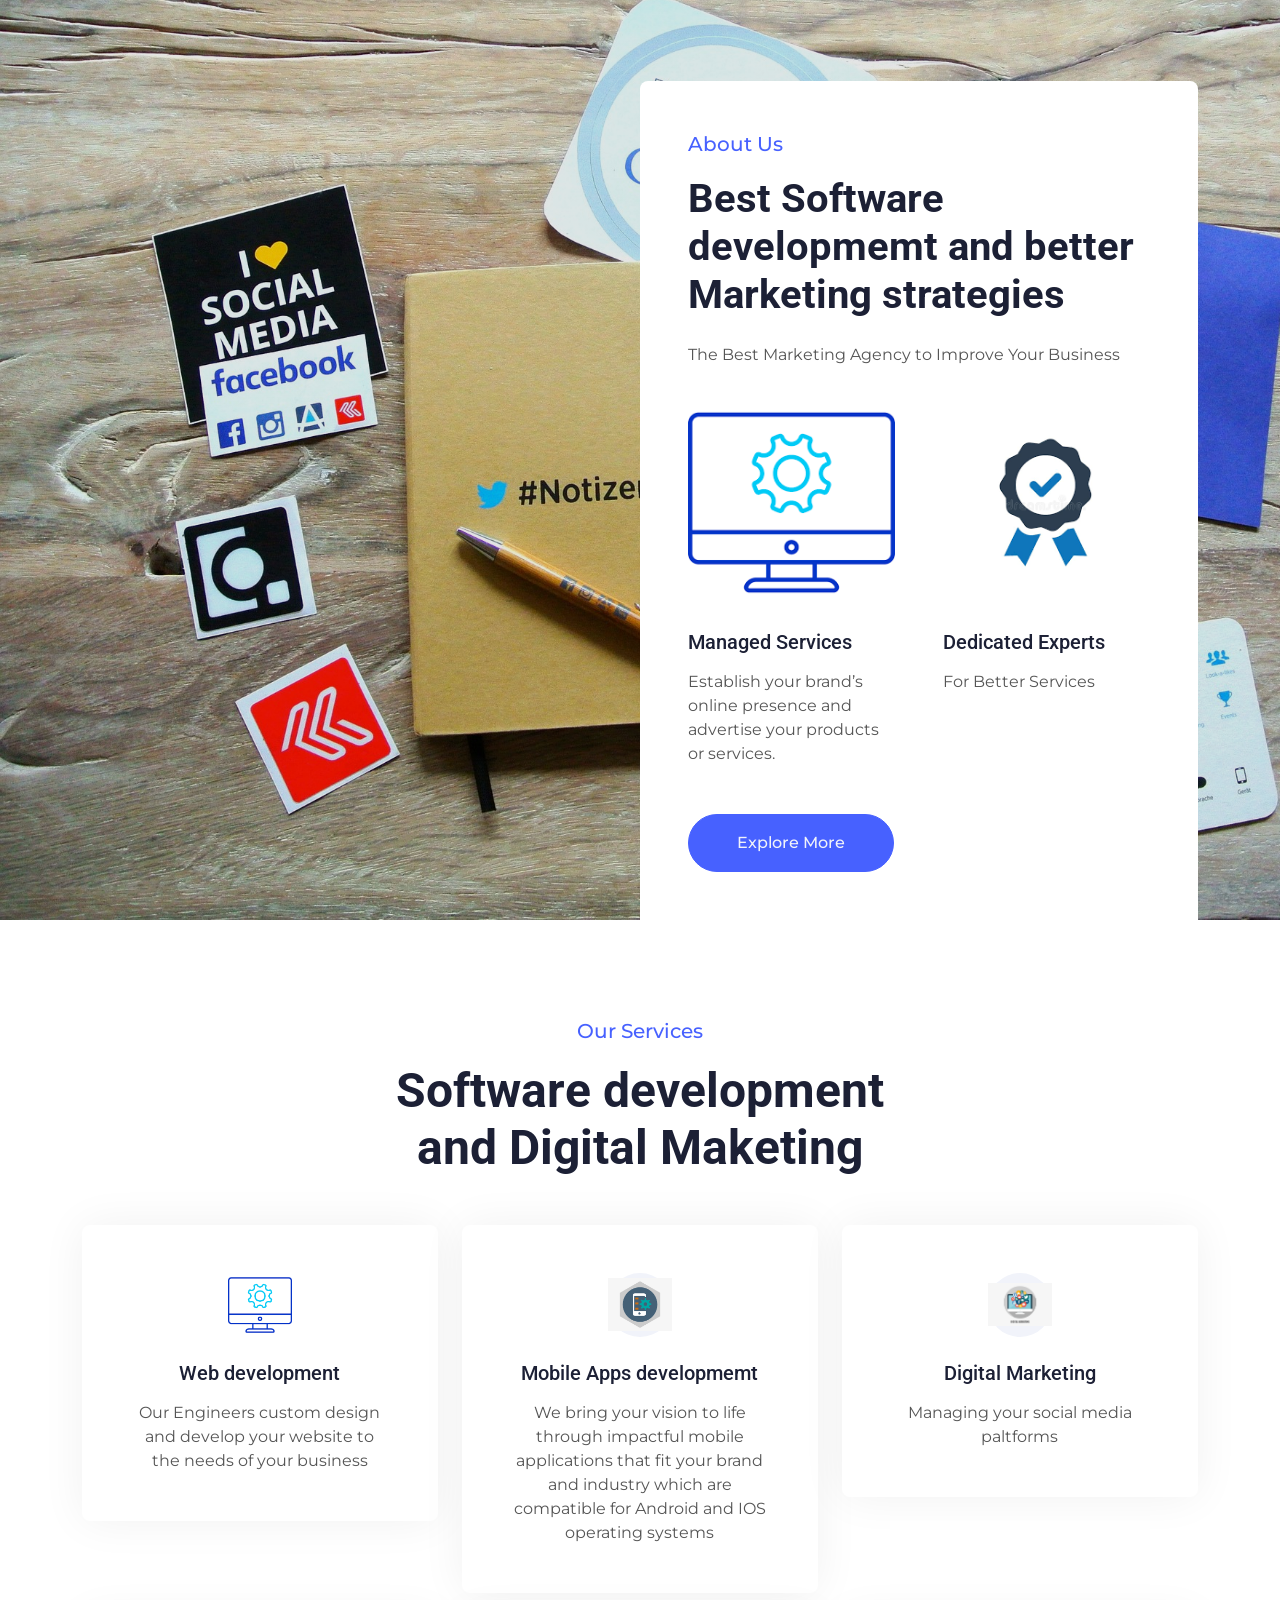
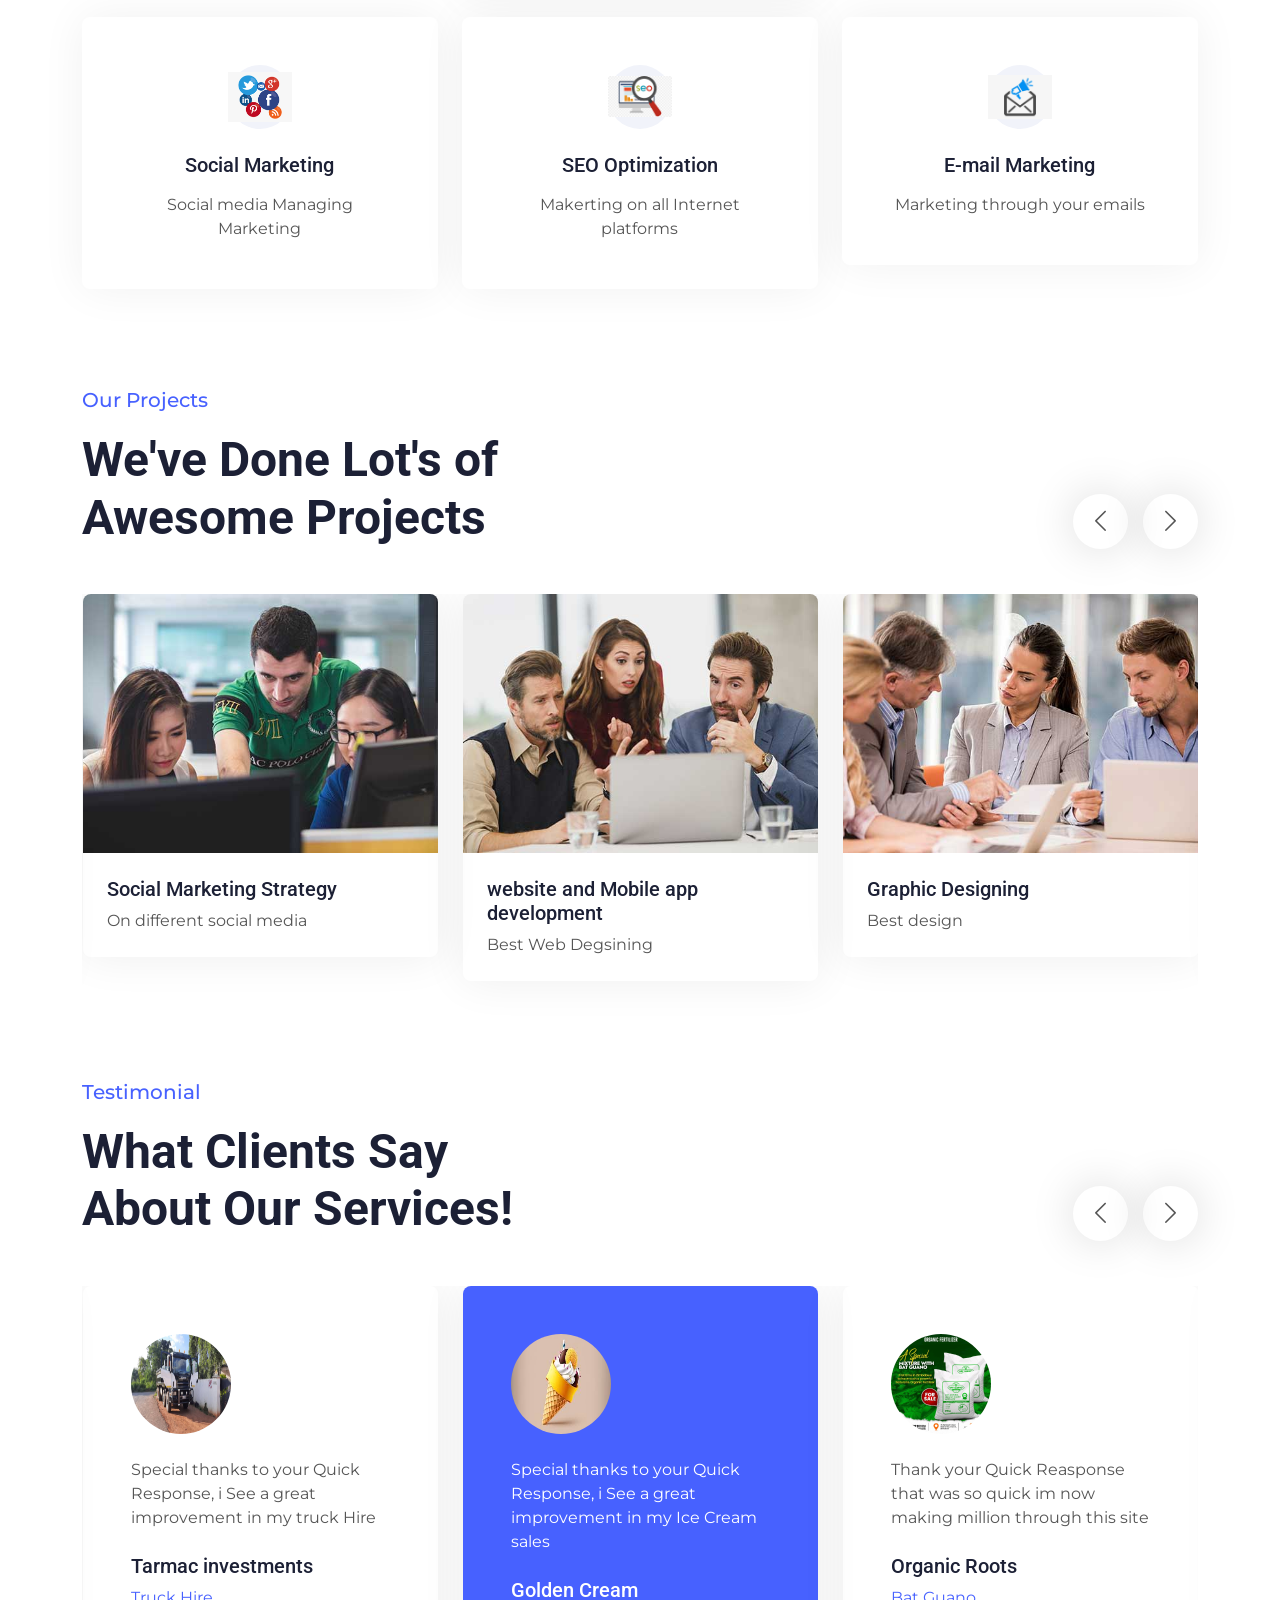
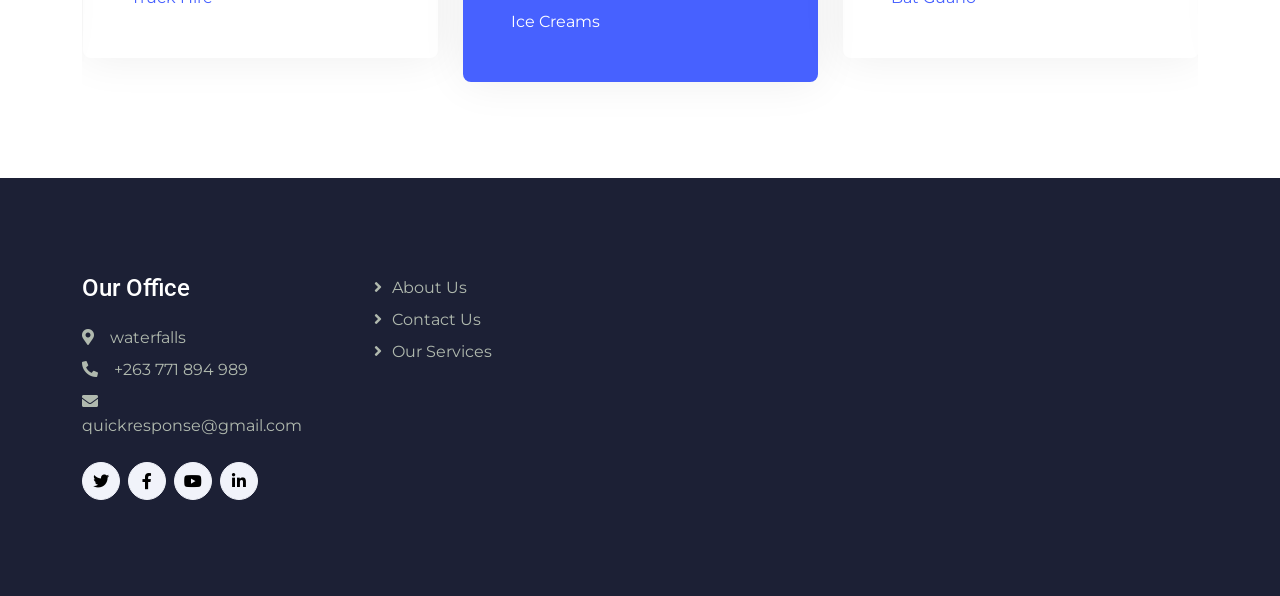
==== commit f8ead861: "Top bar inserted" ====
--- a/index.html
+++ b/index.html
@@ -43,7 +43,32 @@
     <!-- Spinner End -->
 
 
-
+    <!-- Topbar Start -->
+    <div class="container-fluid bg-primary text-white d-none d-lg-flex">
+        <div class="container py-3">
+            <div class="d-flex align-items-center">
+                <a href="index.html">
+                    <h2 class="text-white fw-bold m-0">Quick Response</h2>
+                </a>
+                <div class="ms-auto d-flex align-items-center">
+                    <small class="ms-4"><i class="fa fa-map-marker-alt me-3"></i>waterfalls</small>
+                    <small class="ms-4"><i class="fa fa-envelope me-3"></i>quickresponse@gmail.com</small>
+                    <small class="ms-4"><i class="fa fa-phone-alt me-3"></i>+012 345 67890</small>
+                    <div class="ms-3 d-flex">
+                        <a class="btn btn-sm-square btn-light text-primary rounded-circle ms-2" href=""><i
+                                class="fab fa-facebook-f"></i></a>
+                        <a class="btn btn-sm-square btn-light text-primary rounded-circle ms-2" href=""><i
+                                class="fab fa-twitter"></i></a>
+                        <a class="btn btn-sm-square btn-light text-primary rounded-circle ms-2" href=""><i
+                                class="fab fa-linkedin-in"></i></a>
+                                <!-- <a class="btn btn-sm-square btn-light text-primary rounded-circle ms-2" href=""><img class="header-btn" src="img/icon/logo.jpg" width="100" height="50" /></a> -->
+                              
+                    </div>
+                </div>
+            </div>
+        </div>
+    </div>
+    <!-- Topbar End -->
 
 
     <!-- Navbar Start -->
@@ -105,7 +130,7 @@
                     </div>
                 </div>
                 <div class="carousel-item">
-                    <img class="w-100" src="img/carousel-1.jpg" alt="Image">
+                    <img class="w-100" src="img/carousel-2.jpg" alt="Image">
                     <div class="carousel-caption">
                         <div class="container">
                             <div class="row justify-content-end">
@@ -238,7 +263,7 @@
                             <img class="img-fluid" src="img/icon/icon-5.png" alt="Icon">
                         </div>
                         <h5 class="mb-3">Web development</h4>
-                            <p class="mb-0">We design and develop your websites</p>
+                            <p class="mb-0">Our Engineers custom design and develop your website to the needs of your business</p>
                     </div>
                    
                 </div>
@@ -251,7 +276,7 @@
                             <img class="img-fluid" src="img/icon/icon-6.png" alt="Icon">
                         </div>
                         <h5 class="mb-3">Mobile Apps developmemt</h4>
-                            <p class="mb-0">develop mobile Apps Android and IOS</p>
+                            <p class="mb-0">We bring your vision to life through impactful mobile applications that fit your brand and industry which are compatible for Android and IOS operating systems</p>
                     </div>
                    
                 </div>
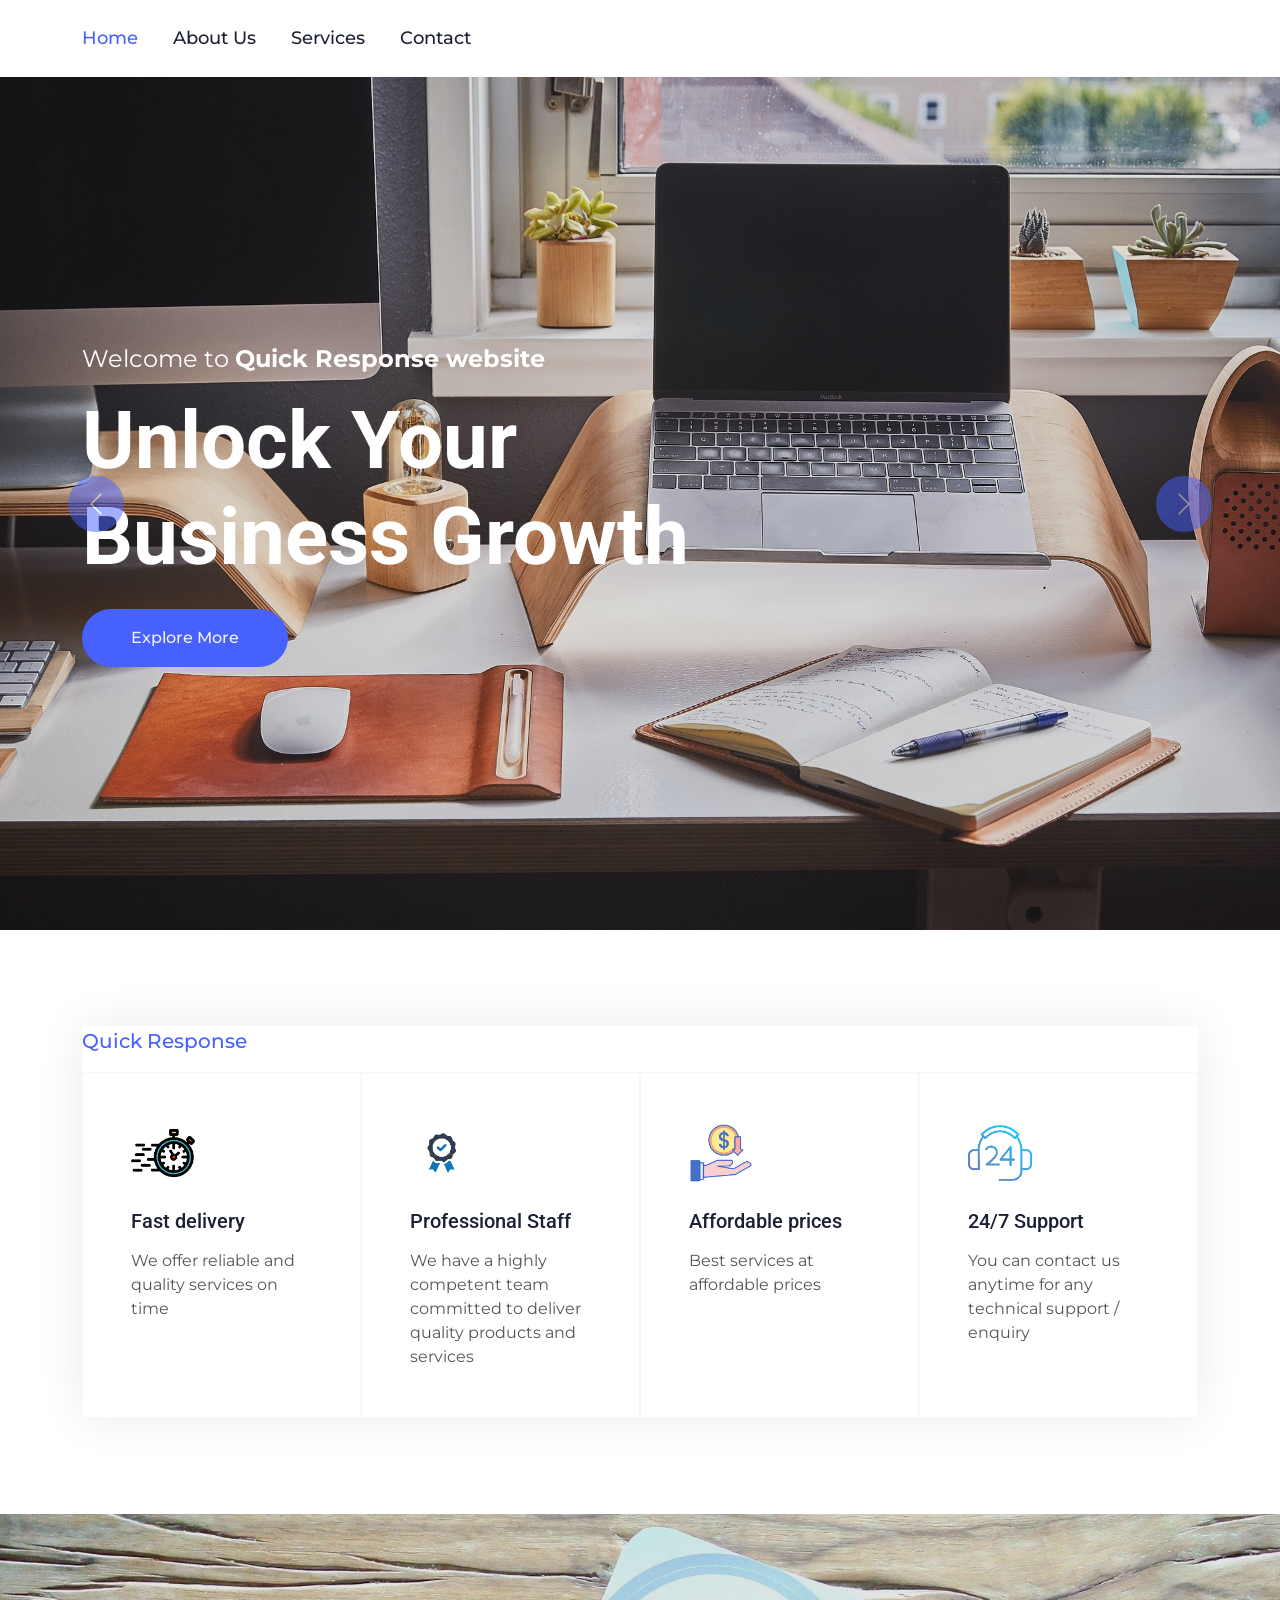
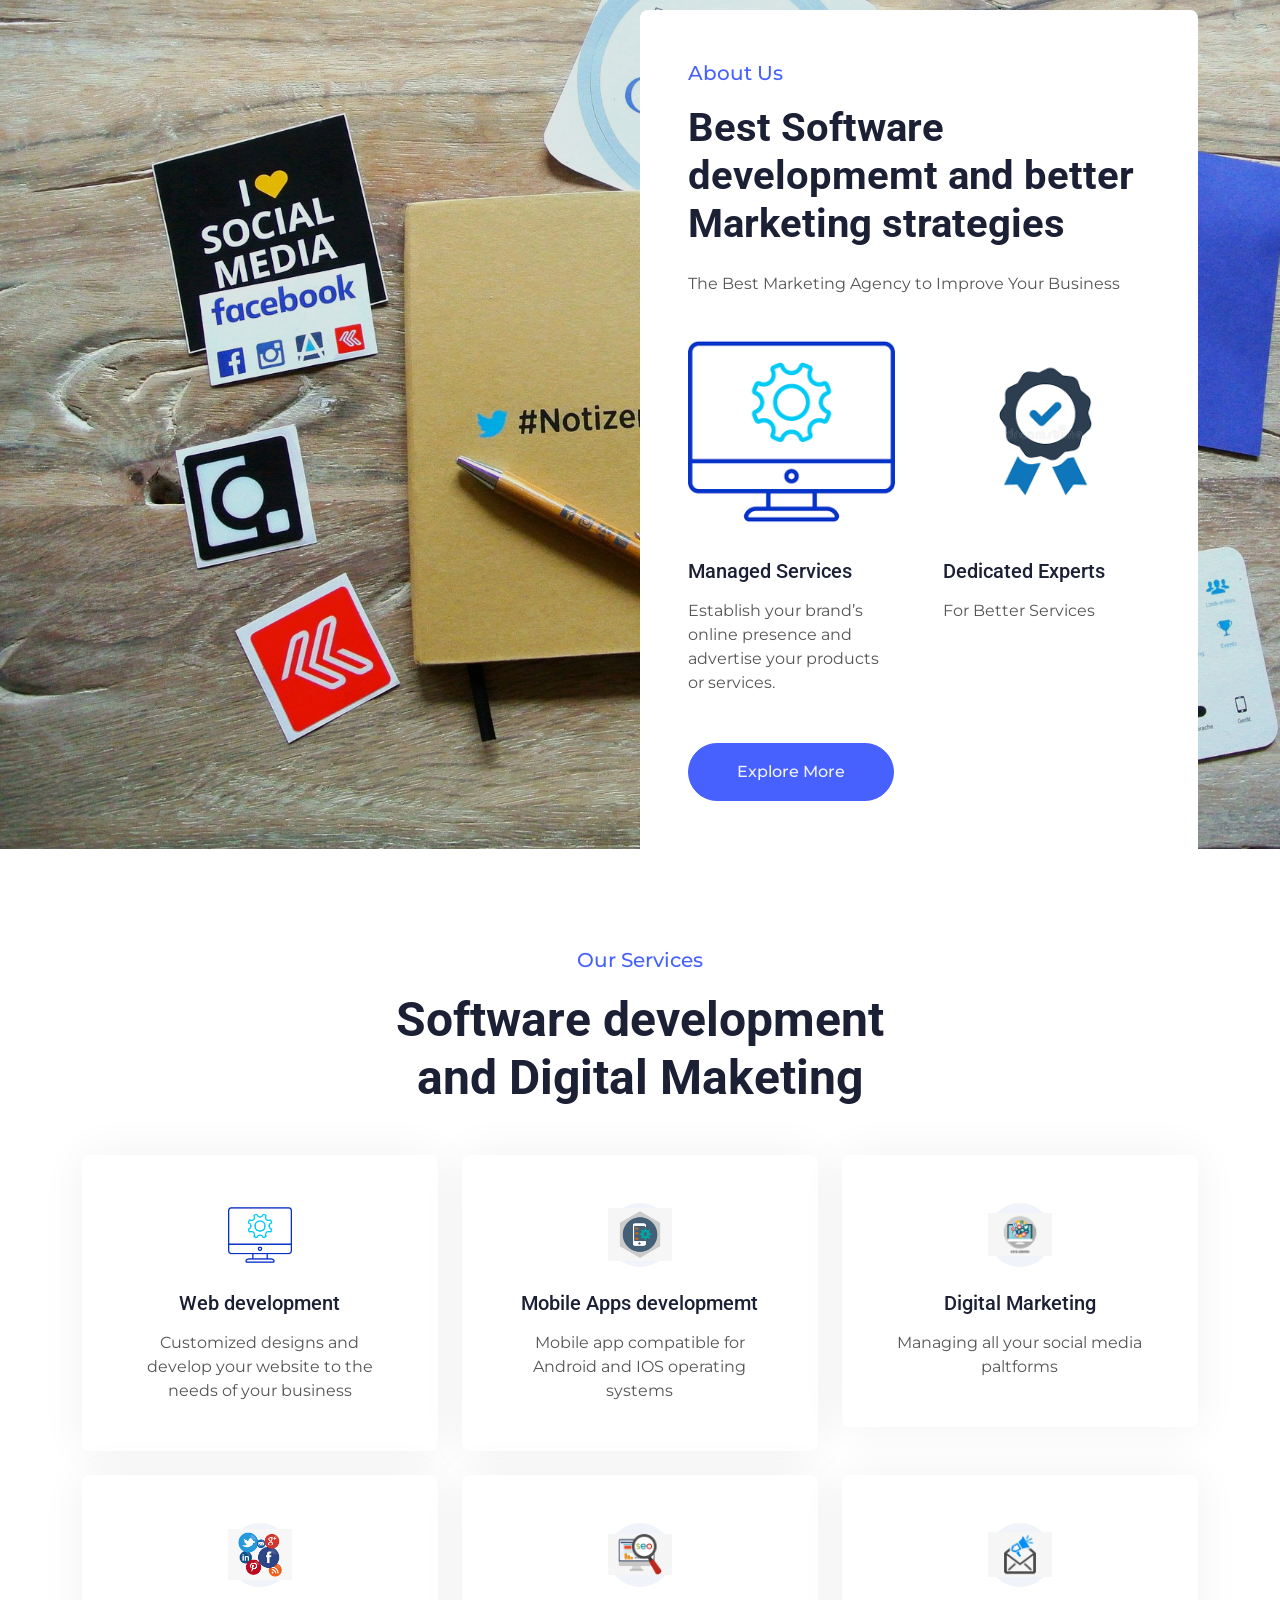
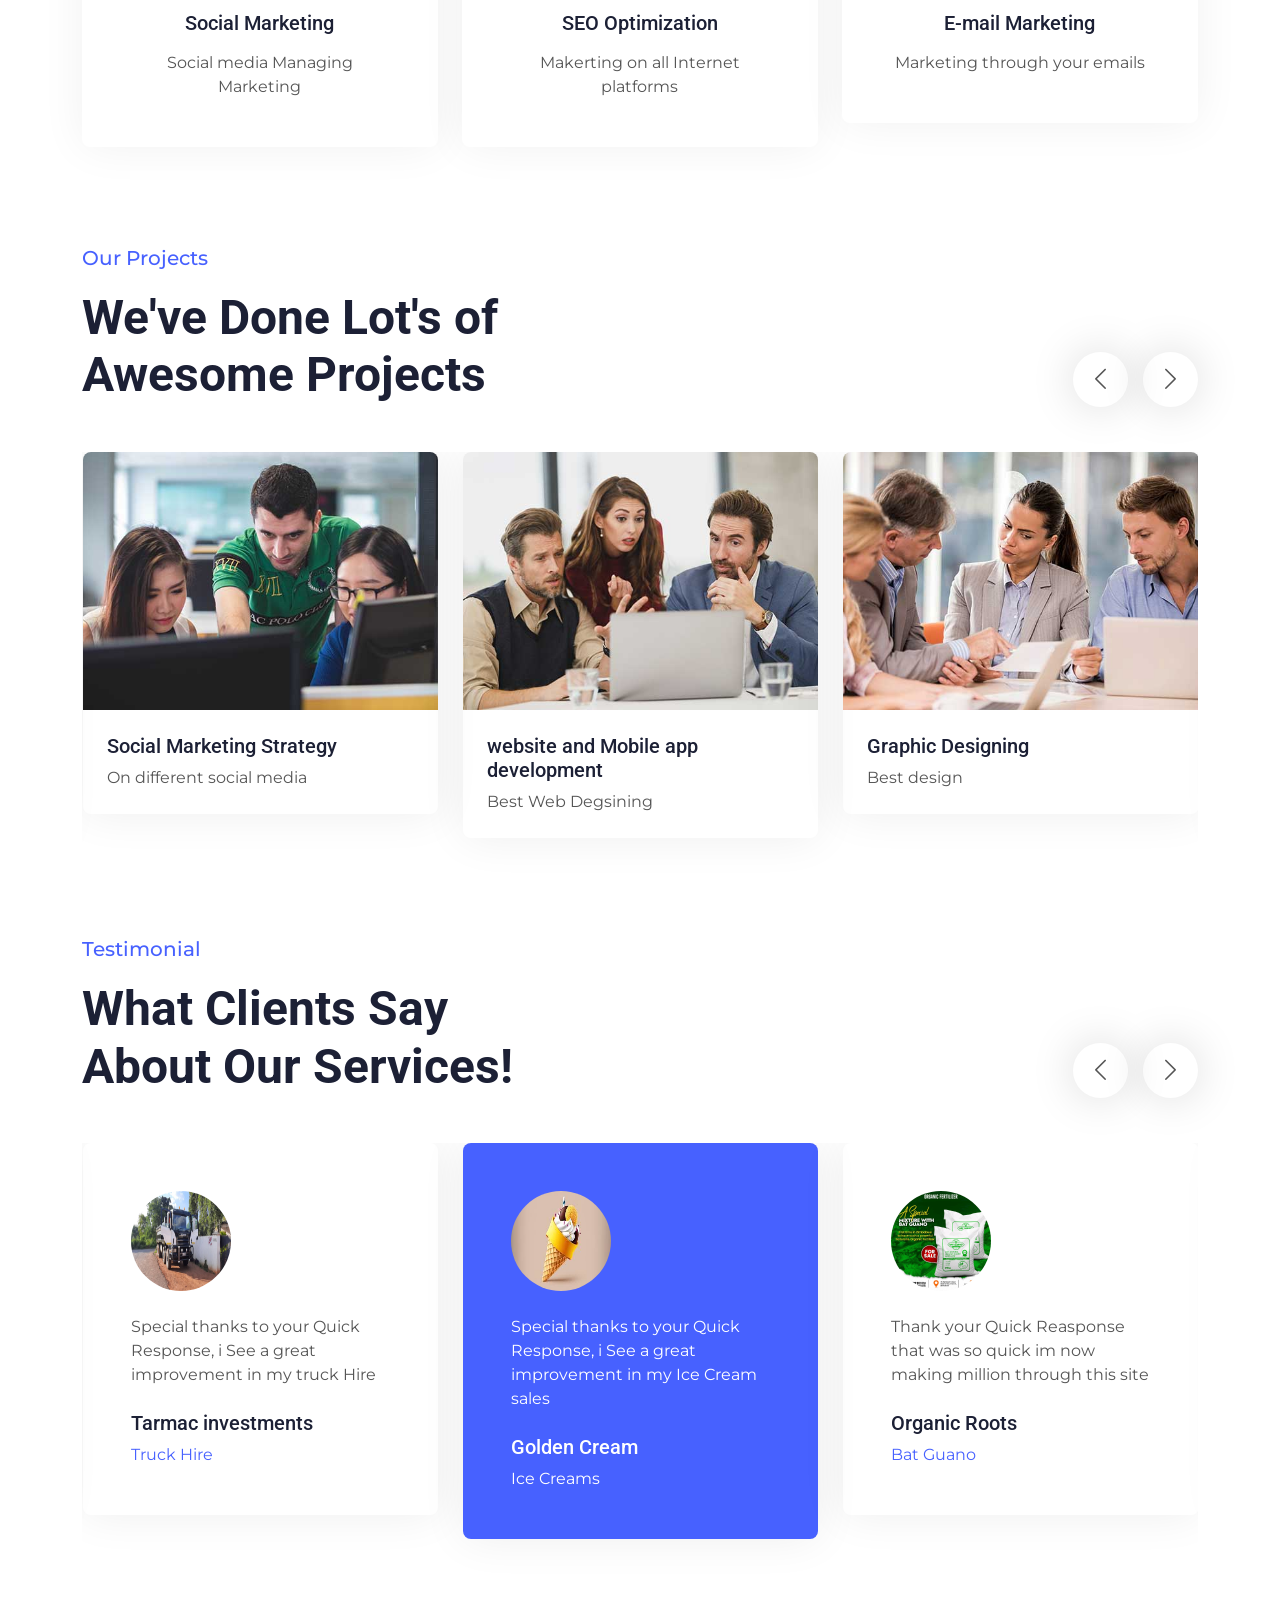
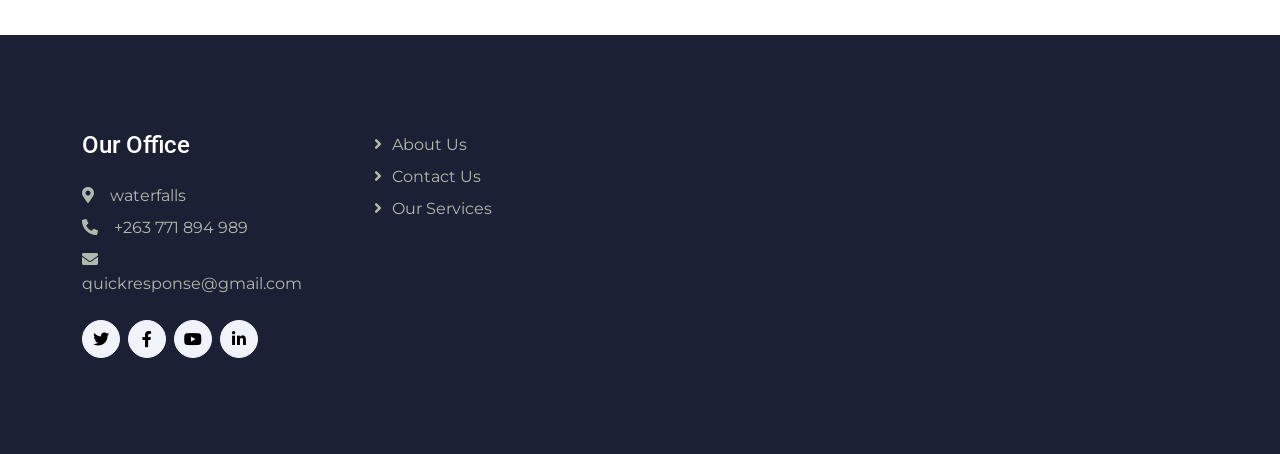
==== commit 9c173d2c: "topbar removed" ====
--- a/index.html
+++ b/index.html
@@ -42,33 +42,6 @@
     </div>
     <!-- Spinner End -->
 
-
-    <!-- Topbar Start -->
-    <div class="container-fluid bg-primary text-white d-none d-lg-flex">
-        <div class="container py-3">
-            <div class="d-flex align-items-center">
-                <a href="index.html">
-                    <h2 class="text-white fw-bold m-0">Quick Response</h2>
-                </a>
-                <div class="ms-auto d-flex align-items-center">
-                    <small class="ms-4"><i class="fa fa-map-marker-alt me-3"></i>waterfalls</small>
-                    <small class="ms-4"><i class="fa fa-envelope me-3"></i>quickresponse@gmail.com</small>
-                    <small class="ms-4"><i class="fa fa-phone-alt me-3"></i>+012 345 67890</small>
-                    <div class="ms-3 d-flex">
-                        <a class="btn btn-sm-square btn-light text-primary rounded-circle ms-2" href=""><i
-                                class="fab fa-facebook-f"></i></a>
-                        <a class="btn btn-sm-square btn-light text-primary rounded-circle ms-2" href=""><i
-                                class="fab fa-twitter"></i></a>
-                        <a class="btn btn-sm-square btn-light text-primary rounded-circle ms-2" href=""><i
-                                class="fab fa-linkedin-in"></i></a>
-                                <!-- <a class="btn btn-sm-square btn-light text-primary rounded-circle ms-2" href=""><img class="header-btn" src="img/icon/logo.jpg" width="100" height="50" /></a> -->
-                              
-                    </div>
-                </div>
-            </div>
-        </div>
-    </div>
-    <!-- Topbar End -->
 
 
     <!-- Navbar Start -->
@@ -263,7 +236,7 @@
                             <img class="img-fluid" src="img/icon/icon-5.png" alt="Icon">
                         </div>
                         <h5 class="mb-3">Web development</h4>
-                            <p class="mb-0">Our Engineers custom design and develop your website to the needs of your business</p>
+                            <p class="mb-0">Customized designs and develop your website to the needs of your business</p>
                     </div>
                    
                 </div>
@@ -276,7 +249,7 @@
                             <img class="img-fluid" src="img/icon/icon-6.png" alt="Icon">
                         </div>
                         <h5 class="mb-3">Mobile Apps developmemt</h4>
-                            <p class="mb-0">We bring your vision to life through impactful mobile applications that fit your brand and industry which are compatible for Android and IOS operating systems</p>
+                            <p class="mb-0">Mobile app compatible for Android and IOS operating systems</p>
                     </div>
                    
                 </div>
@@ -289,7 +262,7 @@
                             <img class="img-fluid" src="img/icon/icon-7.png" alt="Icon">
                         </div>
                         <h5 class="mb-3">Digital Marketing</h4>
-                            <p class="mb-0">Managing your social media paltforms </p>
+                            <p class="mb-0">Managing all your social media paltforms </p>
                     </div>
                     
                 </div>
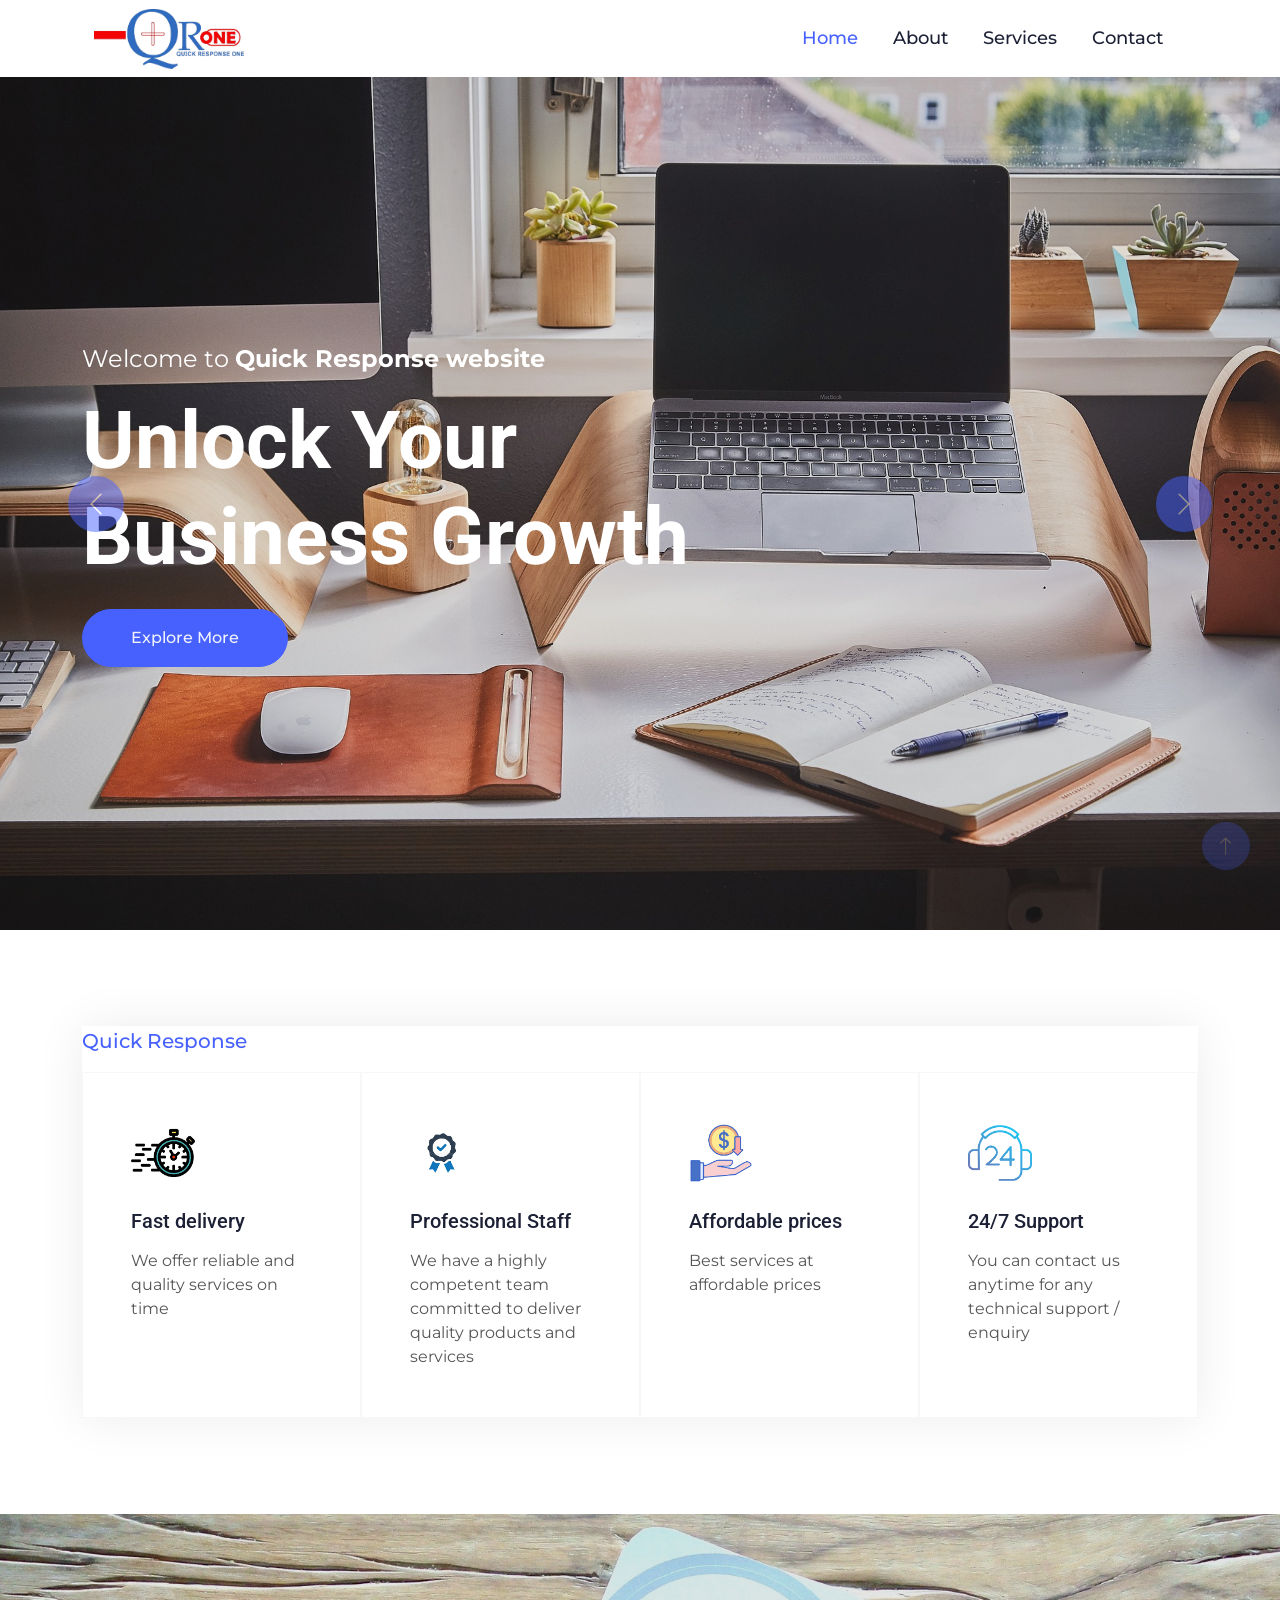
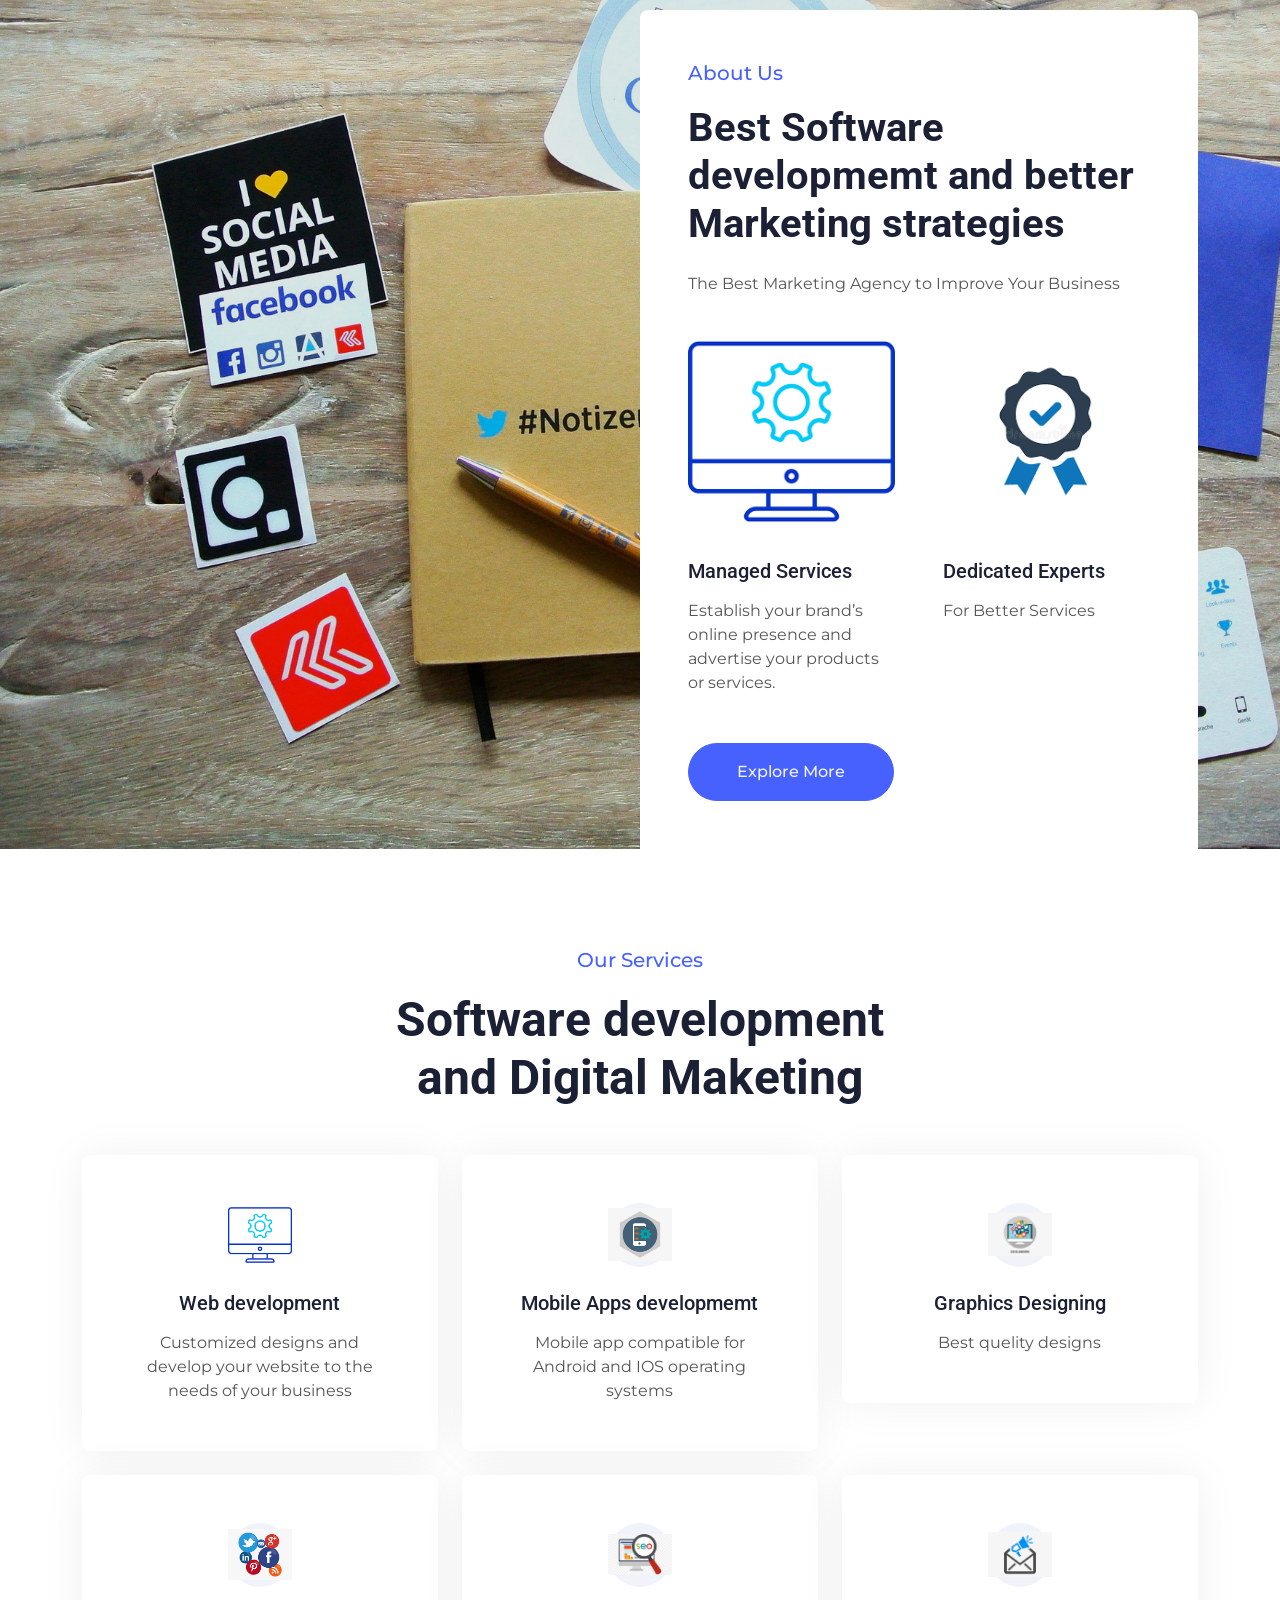
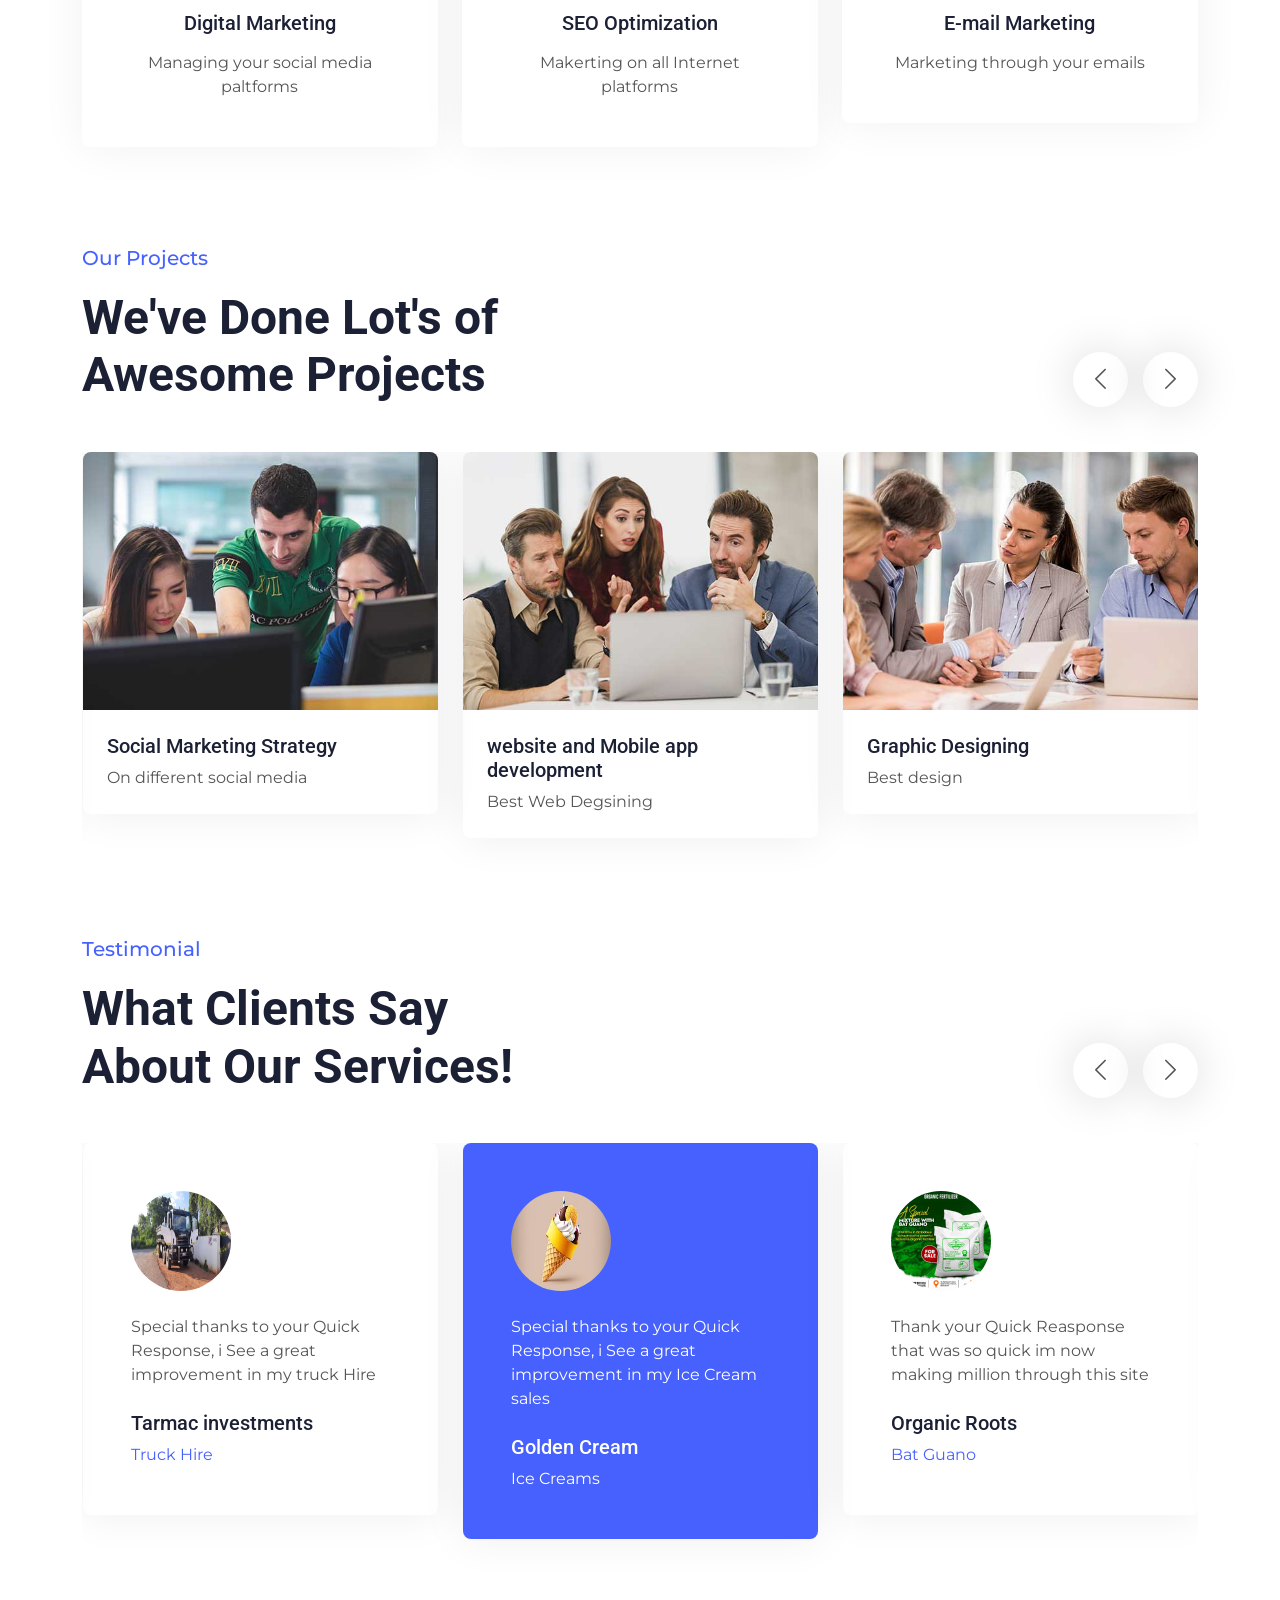
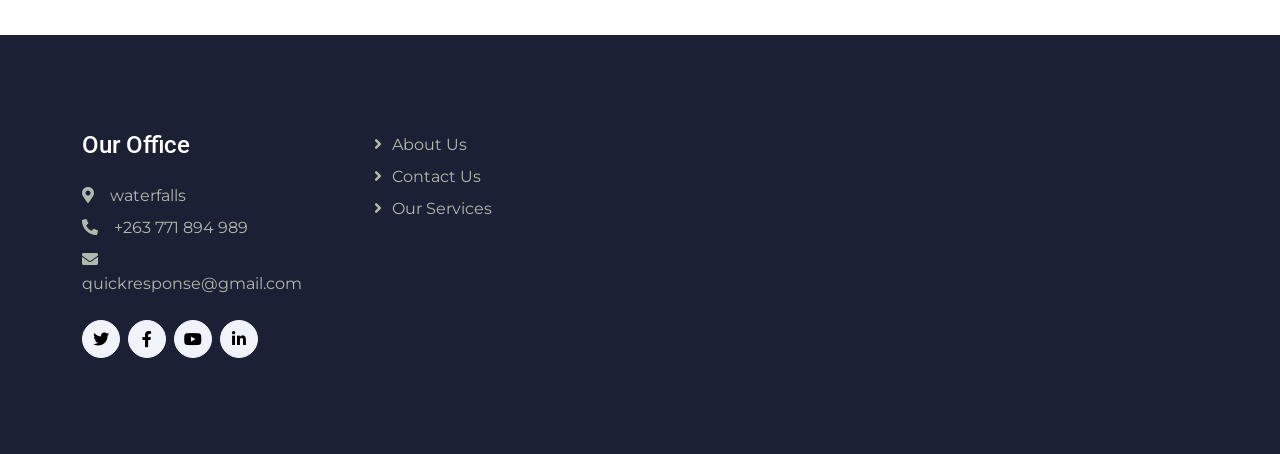
==== commit 2f9efc6d: "Logo changes" ====
--- a/index.html
+++ b/index.html
@@ -49,7 +49,15 @@
         <div class="container">
             <nav class="navbar navbar-expand-lg bg-white navbar-light p-lg-0">
                 <a href="index.html" class="navbar-brand d-lg-none">
-                    <h1 class="fw-bold m-0">Quick Response</h1>
+                
+
+                    <div class="container hidden-xs">
+                        <div class="row">
+                            <div>
+                                <a href="" class="rounded-pill py-8"><img class="header-btn" src="img/icon/logo.png" width="150" height="60"/></a>
+                            </div>
+                        </div>
+                    </div>
                 </a>
                 <button type="button" class="navbar-toggler me-0" data-bs-toggle="collapse"
                     data-bs-target="#navbarCollapse">
@@ -57,22 +65,17 @@
                 </button>
                 <div class="collapse navbar-collapse" id="navbarCollapse">
 
-                    <!-- <div class="header-right-btn f-right d-none d-lg-block  ml-30">
-                        <a  class="header-btn" > <img class="header-btn" src="img/icon/logo.jpg" width="100" height="50" /></a>
-                    </div> -->
+                   
+                
                     <div class="navbar-nav">
                         <a href="index.html" class="nav-item nav-link active">Home</a>
-                        <a href="about.html" class="nav-item nav-link">About Us</a>
+                        <a href="about.html" class="nav-item nav-link">About</a>
                         <a href="service.html" class="nav-item nav-link">Services</a>
                         <a href="contact.html" class="nav-item nav-link">Contact</a>
                       
-                     
-           
-                    </div>
-                  
-                        
+                    </div>
+                   
                  
-                </div>
             </nav>
         </div>
     </div>
@@ -261,8 +264,8 @@
                             style="width: 64px; height: 64px;">
                             <img class="img-fluid" src="img/icon/icon-7.png" alt="Icon">
                         </div>
-                        <h5 class="mb-3">Digital Marketing</h4>
-                            <p class="mb-0">Managing all your social media paltforms </p>
+                        <h5 class="mb-3">Graphics Designing</h4>
+                            <p class="mb-0"> </p>Best quelity designs
                     </div>
                     
                 </div>
@@ -274,8 +277,8 @@
                             style="width: 64px; height: 64px;">
                             <img class="img-fluid" src="img/icon/icon-8.png" alt="Icon">
                         </div>
-                        <h5 class="mb-3">Social Marketing</h4>
-                            <p class="mb-0">Social media Managing Marketing</p>
+                        <h5 class="mb-3">Digital Marketing </h4>
+                            <p class="mb-0">Managing your social media paltforms</p>
                     </div>
                    
                 </div>
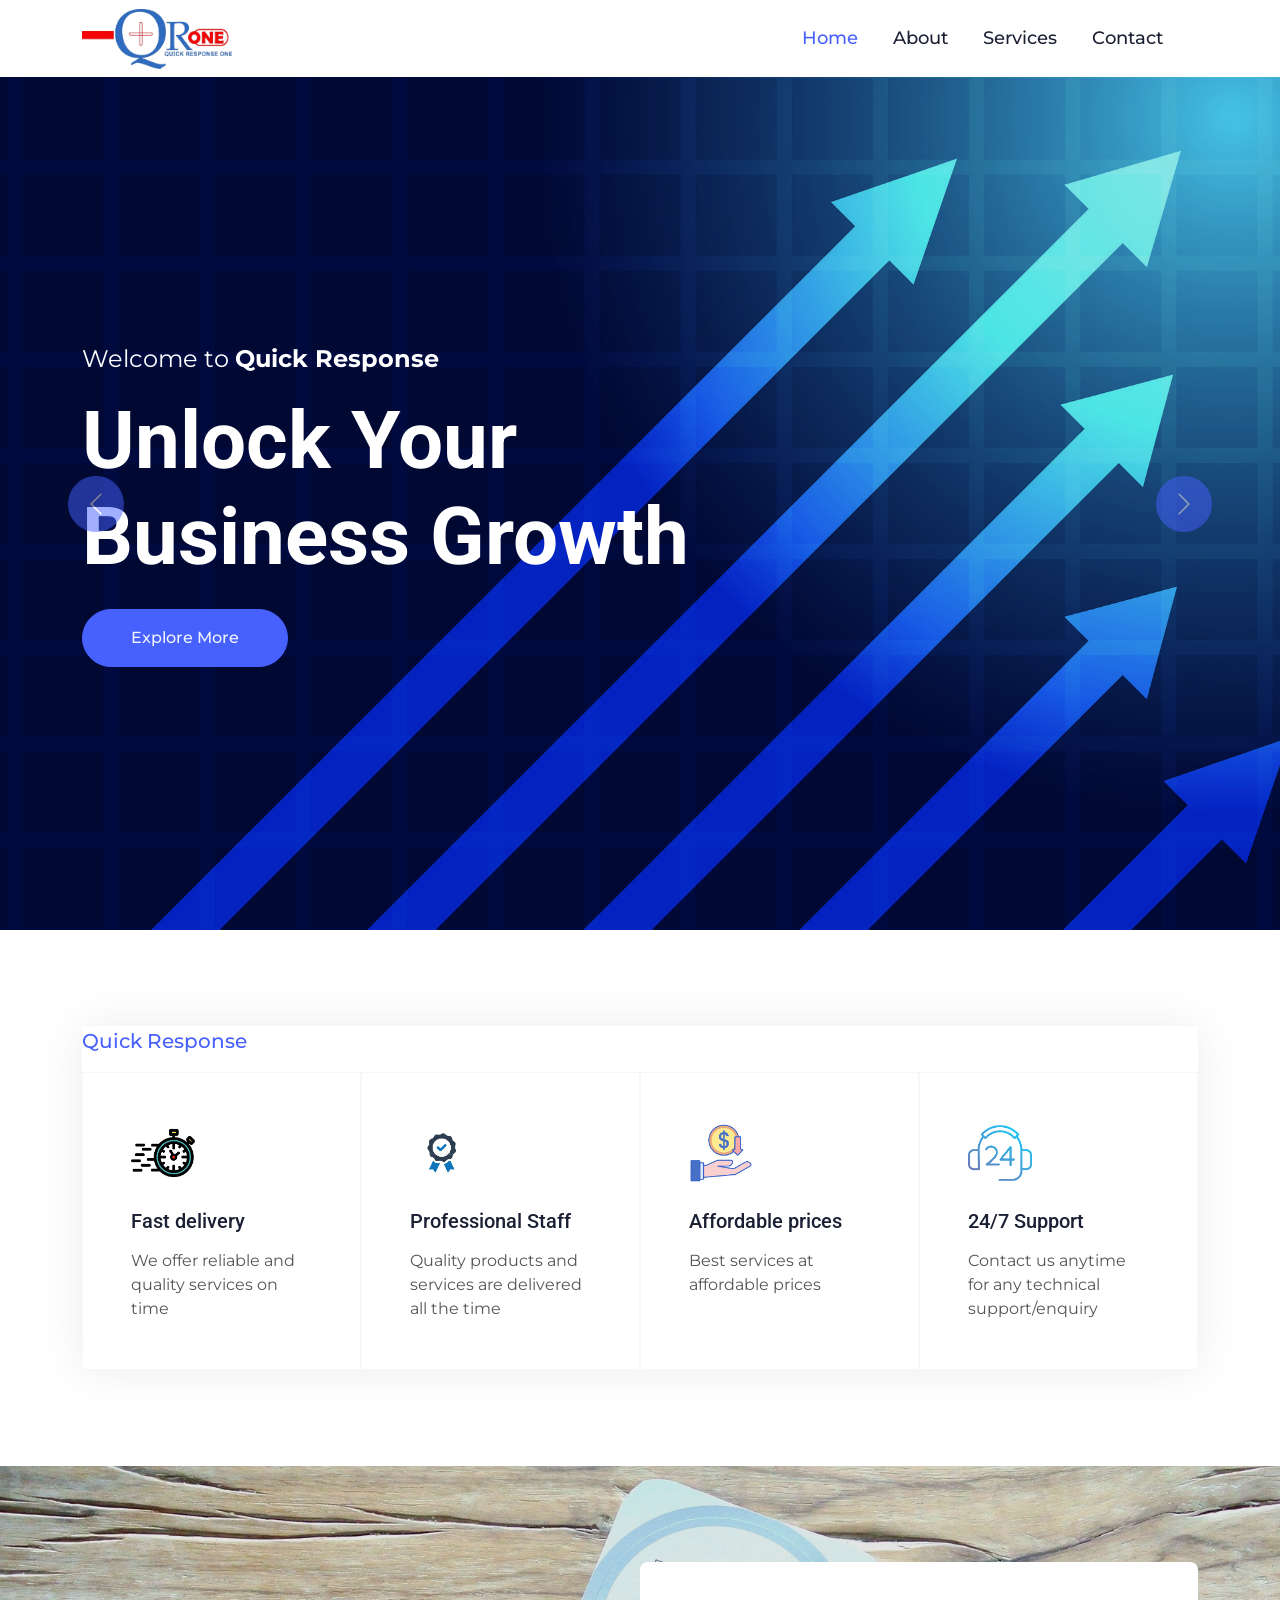
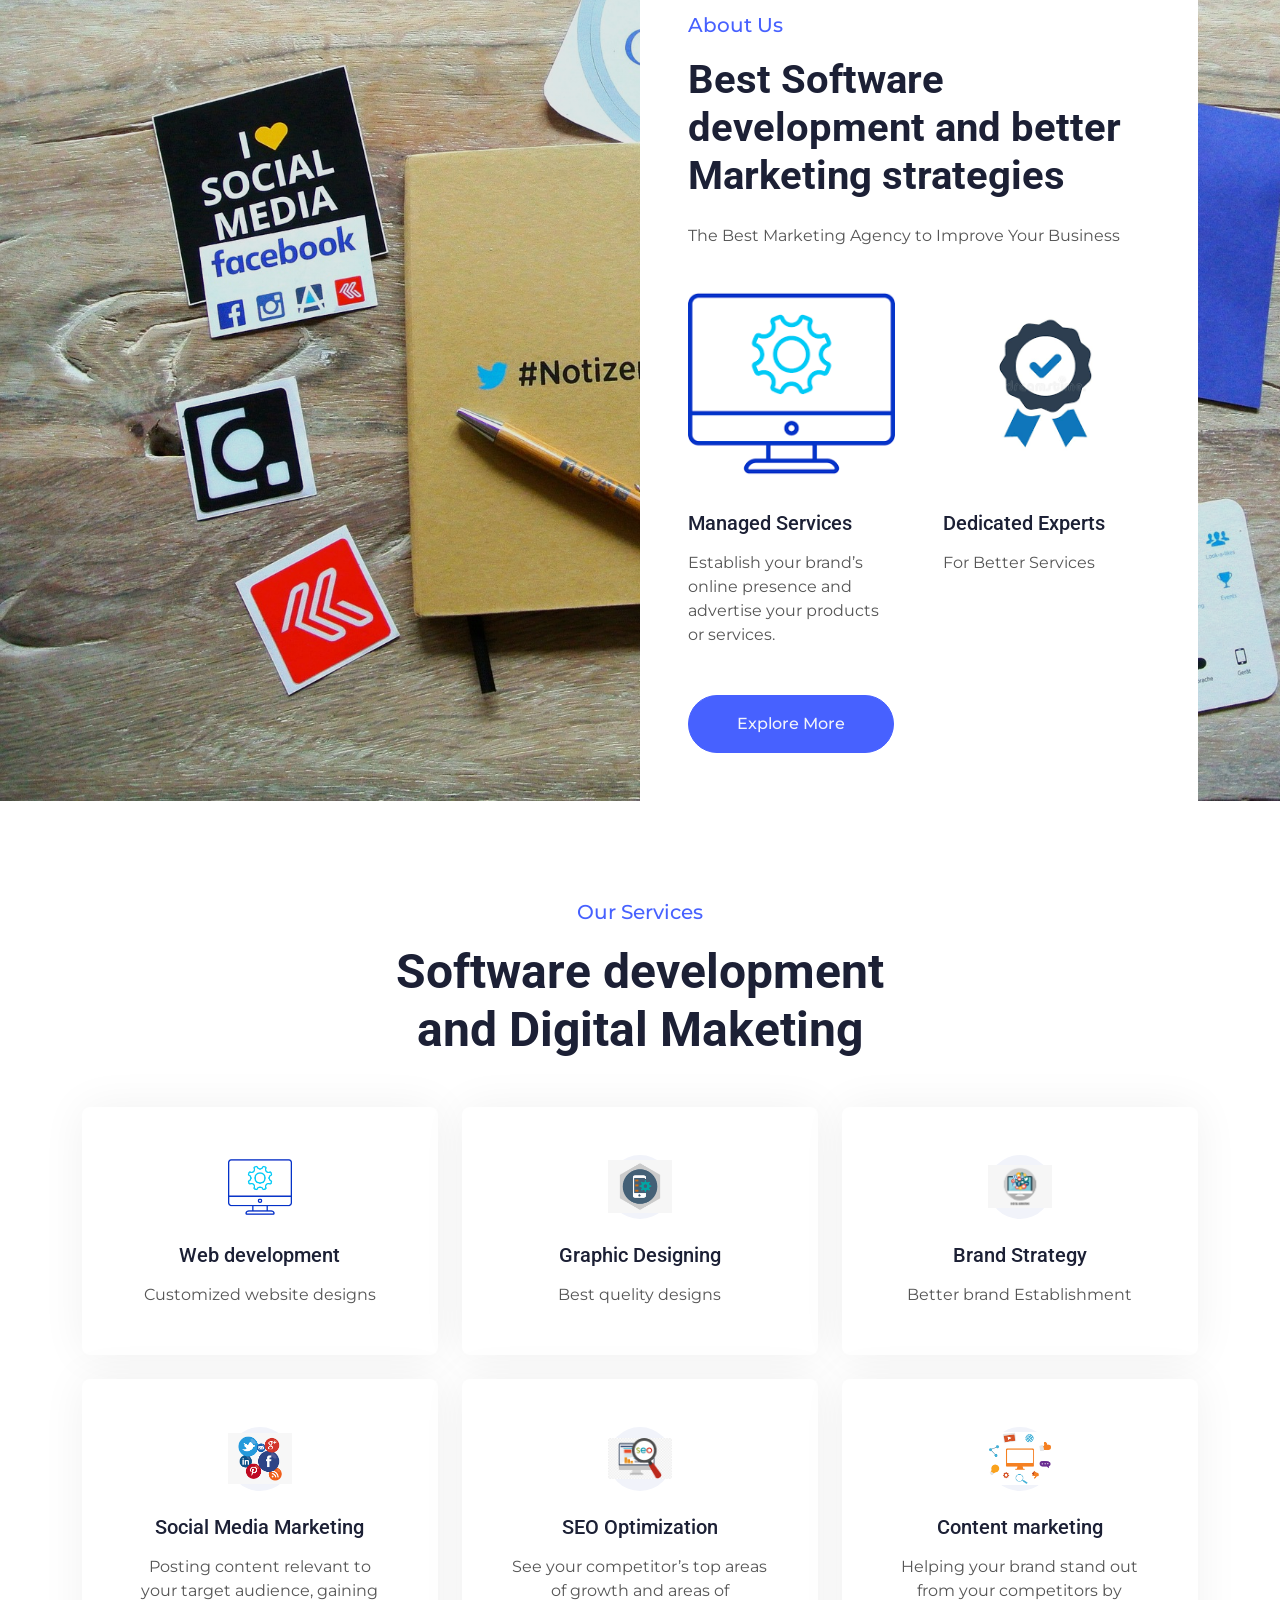
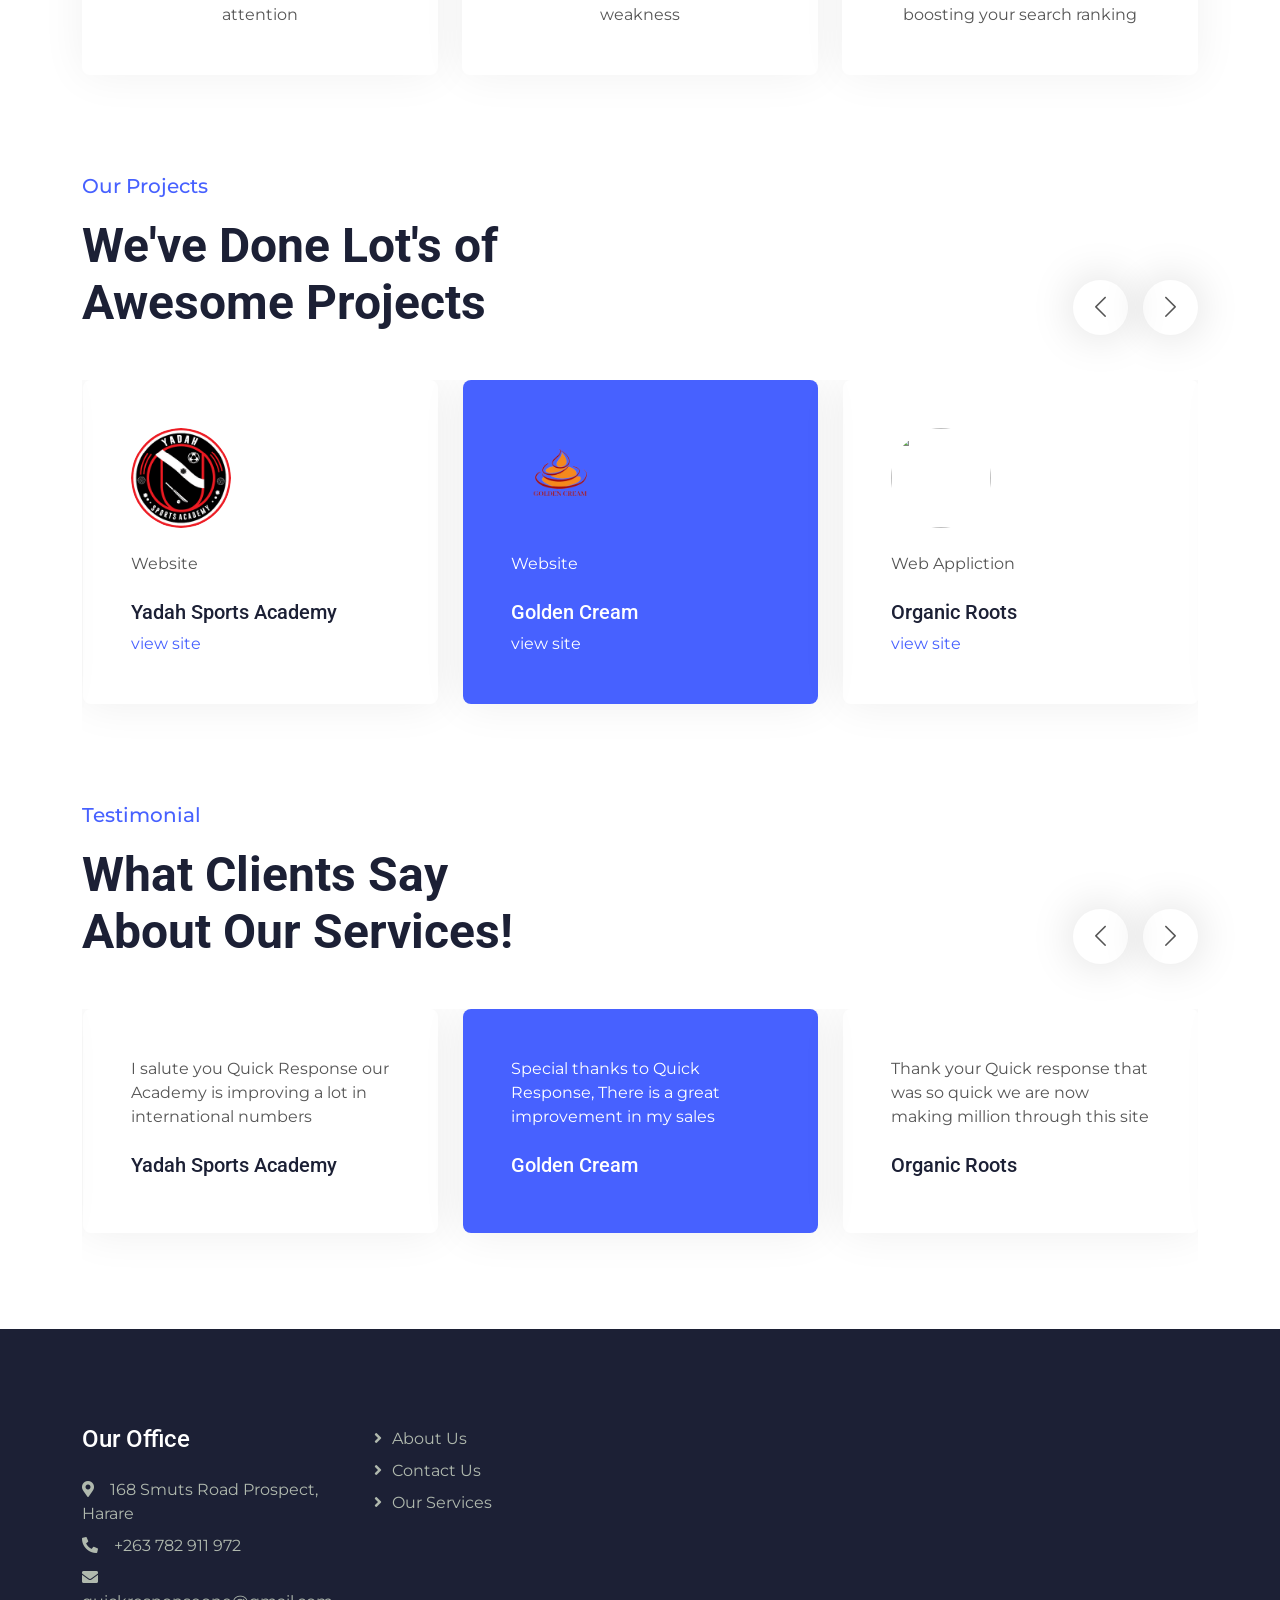
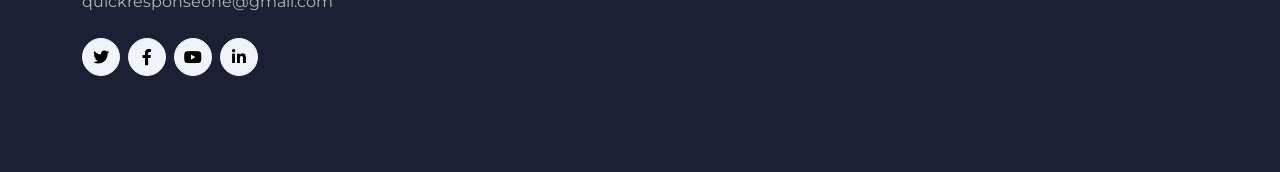
==== commit d6760a9a: "final Background image" ====
--- a/index.html
+++ b/index.html
@@ -45,37 +45,32 @@
 
 
     <!-- Navbar Start -->
-    <div class="container-fluid bg-white sticky-top">
+    <div class="bg-white sticky-top">
         <div class="container">
             <nav class="navbar navbar-expand-lg bg-white navbar-light p-lg-0">
-                <a href="index.html" class="navbar-brand d-lg-none">
-                
-
-                    <div class="container hidden-xs">
-                        <div class="row">
-                            <div>
-                                <a href="" class="rounded-pill py-8"><img class="header-btn" src="img/icon/logo.png" width="150" height="60"/></a>
-                            </div>
-                        </div>
-                    </div>
+                <a href="index.html" class="navbar-brand d-flex-start">
+                    <img class="header-btn" src="img/icon/logo.png" width="150" height="60" />
                 </a>
                 <button type="button" class="navbar-toggler me-0" data-bs-toggle="collapse"
                     data-bs-target="#navbarCollapse">
                     <span class="navbar-toggler-icon"></span>
                 </button>
                 <div class="collapse navbar-collapse" id="navbarCollapse">
-
-                   
-                
+                    <div class="container hidden-xs">
+                    </div>
                     <div class="navbar-nav">
+                        <div>
+
+                        </div>
+
                         <a href="index.html" class="nav-item nav-link active">Home</a>
                         <a href="about.html" class="nav-item nav-link">About</a>
                         <a href="service.html" class="nav-item nav-link">Services</a>
                         <a href="contact.html" class="nav-item nav-link">Contact</a>
-                      
-                    </div>
-                   
-                 
+
+                    </div>
+
+
             </nav>
         </div>
     </div>
@@ -89,14 +84,15 @@
                 <div class="carousel-item active">
                     <img class="w-100" src="img/carousel-1.jpg" alt="Image">
                     <div class="carousel-caption">
-                       
+
                         <div class="container">
                             <div class="row justify-content-start">
                                 <div class="col-lg-7 text-start">
                                     <p class="fs-4 text-white animated slideInRight">Welcome to
-                                        <strong>Quick Response website</strong>
+                                        <strong>Quick Response</strong>
                                     </p>
-                                    <h1 class="display-1 text-white mb-4 animated slideInRight">Unlock Your Business Growth</h1>
+                                    <h1 class="display-1 text-white mb-4 animated slideInRight">Unlock Your Business
+                                        Growth</h1>
                                     <a href=""
                                         class="btn btn-primary rounded-pill py-3 px-5 animated slideInRight">Explore
                                         More</a>
@@ -111,7 +107,8 @@
                         <div class="container">
                             <div class="row justify-content-end">
                                 <div class="col-lg-7 text-end">
-                                    <p class="fs-4 text-white animated slideInLeft">Welcome to <strong>Quick Response</strong>
+                                    <p class="fs-4 text-white animated slideInLeft">Welcome to <strong>Quick
+                                            Response</strong>
                                     </p>
                                     <h1 class="display-1 text-white mb-5 animated slideInLeft">Ready to Grow Your
                                         Business</h1>
@@ -141,7 +138,7 @@
     <div class="container-xxl py-5">
         <div class="container">
             <div class="row g-0 feature-row">
-                  <p class="fs-5 fw-medium text-primary";>Quick Response</p>
+                <p class="fs-5 fw-medium text-primary" ;>Quick Response</p>
                 <div class="col-md-6 col-lg-3 wow fadeIn" data-wow-delay="0.1s">
                     <div class="feature-item border h-100 p-5">
                         <div class="btn-square bg-light rounded-circle mb-4" style="width: 64px; height: 64px;">
@@ -157,7 +154,7 @@
                             <img class="img-fluid" src="img/icon/icon-2.png" alt="Icon">
                         </div>
                         <h5 class="mb-3">Professional Staff</h5>
-                        <p class="mb-0">We have a highly competent team committed to deliver quality products and services</p>
+                        <p class="mb-0">Quality products and services are delivered all the time</p>
                     </div>
                 </div>
                 <div class="col-md-6 col-lg-3 wow fadeIn" data-wow-delay="0.5s">
@@ -175,7 +172,7 @@
                             <img class="img-fluid" src="img/icon/icon-4.png" alt="Icon">
                         </div>
                         <h5 class="mb-3">24/7 Support</h5>
-                        <p class="mb-0">You can contact us anytime for any technical support / enquiry </p>
+                        <p class="mb-0">Contact us anytime for any technical support/enquiry </p>
                     </div>
                 </div>
             </div>
@@ -186,26 +183,27 @@
 
 
 
-       <!-- About Start -->
-       <div class="container-xxl about my-5">
+    <!-- About Start -->
+    <div class="container-xxl about my-5">
         <div class="container">
             <div class="row g-0">
                 <div class="col-lg-6">
                     <div class="h-100 d-flex align-items-center justify-content-center" style="min-height: 300px;">
-                     
-                        
+
+
                     </div>
                 </div>
                 <div class="col-lg-6 pt-lg-5 wow fadeIn" data-wow-delay="0.5s">
                     <div class="bg-white rounded-top p-5 mt-lg-5">
                         <p class="fs-5 fw-medium text-primary">About Us</p>
-                        <h3 class="display-6 mb-4">Best Software developmemt and better Marketing strategies</h3>
+                        <h3 class="display-6 mb-4">Best Software development and better Marketing strategies</h3>
                         <p class="mb-4">The Best Marketing Agency to Improve Your Business</p>
                         <div class="row g-5 pt-2 mb-5">
                             <div class="col-sm-6">
                                 <img class="img-fluid mb-4" src="img/icon/icon-5.png" alt="">
                                 <h5 class="mb-3">Managed Services</h5>
-                                <span>Establish your brand’s online presence and advertise your products or services.</span>
+                                <span>Establish your brand’s online presence and advertise your products or
+                                    services.</span>
                             </div>
                             <div class="col-sm-6">
                                 <img class="img-fluid mb-4" src="img/icon/icon-2.png" alt="">
@@ -223,175 +221,148 @@
 
 
 
-  <!-- Service Start -->
-  <div class="container-xxl py-5">
-    <div class="container">
-        <div class="text-center mx-auto wow fadeInUp" data-wow-delay="0.1s" style="max-width: 500px;">
-            <p class="fs-5 fw-medium text-primary">Our Services</p>
-            <h1 class="display-5 mb-5">Software development and Digital Maketing</h1>
-        </div>
-        <div class="row g-4">
-            <div class="col-lg-4 col-md-6 wow fadeInUp" data-wow-delay="0.1s">
-                <div class="service-item position-relative h-100">
-                    <div class="service-text rounded p-5">
-                        <div class="btn-square bg-light rounded-circle mx-auto mb-4"
-                            style="width: 64px; height: 64px;">
-                            <img class="img-fluid" src="img/icon/icon-5.png" alt="Icon">
-                        </div>
-                        <h5 class="mb-3">Web development</h4>
-                            <p class="mb-0">Customized designs and develop your website to the needs of your business</p>
-                    </div>
-                   
-                </div>
-            </div>
-            <div class="col-lg-4 col-md-6 wow fadeInUp" data-wow-delay="0.3s">
-                <div class="service-item position-relative h-100">
-                    <div class="service-text rounded p-5">
-                        <div class="btn-square bg-light rounded-circle mx-auto mb-4"
-                            style="width: 64px; height: 64px;">
-                            <img class="img-fluid" src="img/icon/icon-6.png" alt="Icon">
-                        </div>
-                        <h5 class="mb-3">Mobile Apps developmemt</h4>
-                            <p class="mb-0">Mobile app compatible for Android and IOS operating systems</p>
-                    </div>
-                   
-                </div>
-            </div>
-            <div class="col-lg-4 col-md-6 wow fadeInUp" data-wow-delay="0.5s">
-                <div class="service-item position-relative h-100">
-                    <div class="service-text rounded p-5">
-                        <div class="btn-square bg-light rounded-circle mx-auto mb-4"
-                            style="width: 64px; height: 64px;">
-                            <img class="img-fluid" src="img/icon/icon-7.png" alt="Icon">
-                        </div>
-                        <h5 class="mb-3">Graphics Designing</h4>
-                            <p class="mb-0"> </p>Best quelity designs
-                    </div>
-                    
-                </div>
-            </div>
-            <div class="col-lg-4 col-md-6 wow fadeInUp" data-wow-delay="0.1s">
-                <div class="service-item position-relative h-100">
-                    <div class="service-text rounded p-5">
-                        <div class="btn-square bg-light rounded-circle mx-auto mb-4"
-                            style="width: 64px; height: 64px;">
-                            <img class="img-fluid" src="img/icon/icon-8.png" alt="Icon">
-                        </div>
-                        <h5 class="mb-3">Digital Marketing </h4>
-                            <p class="mb-0">Managing your social media paltforms</p>
-                    </div>
-                   
-                </div>
-            </div>
-            <div class="col-lg-4 col-md-6 wow fadeInUp" data-wow-delay="0.3s">
-                <div class="service-item position-relative h-100">
-                    <div class="service-text rounded p-5">
-                        <div class="btn-square bg-light rounded-circle mx-auto mb-4"
-                            style="width: 64px; height: 64px;">
-                            <img class="img-fluid" src="img/icon/icon-9.png" alt="Icon">
-                        </div>
-                        <h5 class="mb-3">SEO Optimization</h4>
-                            <p class="mb-0">Makerting on all Internet platforms</p>
-                    </div>
-                  
-                </div>
-            </div>
-            <div class="col-lg-4 col-md-6 wow fadeInUp" data-wow-delay="0.5s">
-                <div class="service-item position-relative h-100">
-                    <div class="service-text rounded p-5">
-                        <div class="btn-square bg-light rounded-circle mx-auto mb-4"
-                            style="width: 64px; height: 64px;">
-                            <img class="img-fluid" src="img/icon/icon-10.png" alt="Icon">
-                        </div>
-                        <h5 class="mb-3">E-mail Marketing</h4>
-                            <p class="mb-0">Marketing through your emails</p>
-                    </div>
-                   
-                </div>
-            </div>
-        </div>
-    </div>
-</div>
-<!-- Service End -->
-
-
-    <!-- Project Start -->
+    <!-- Service Start -->
+    <div class="container-xxl py-5">
+        <div class="container">
+            <div class="text-center mx-auto wow fadeInUp" data-wow-delay="0.1s" style="max-width: 500px;">
+                <p class="fs-5 fw-medium text-primary">Our Services</p>
+                <h1 class="display-5 mb-5">Software development and Digital Maketing</h1>
+            </div>
+            <div class="row g-4">
+                <div class="col-lg-4 col-md-6 wow fadeInUp" data-wow-delay="0.1s">
+                    <div class="service-item position-relative h-100">
+                        <div class="service-text rounded p-5">
+                            <div class="btn-square bg-light rounded-circle mx-auto mb-4"
+                                style="width: 64px; height: 64px;">
+                                <img class="img-fluid" src="img/icon/icon-5.png" alt="Icon">
+                            </div>
+                            <h5 class="mb-3">Web development</h4>
+                                <p class="mb-0">Customized website designs</p>
+                        </div>
+    
+                    </div>
+                </div>
+                <div class="col-lg-4 col-md-6 wow fadeInUp" data-wow-delay="0.3s">
+                    <div class="service-item position-relative h-100">
+                        <div class="service-text rounded p-5">
+                            <div class="btn-square bg-light rounded-circle mx-auto mb-4"
+                                style="width: 64px; height: 64px;">
+                                <img class="img-fluid" src="img/icon/icon-6.png" alt="Icon">
+                            </div>
+                            <h5 class="mb-3">Graphic Designing</h4>
+                                <p class="mb-0">Best quelity designs</p>
+                        </div>
+    
+                    </div>
+                </div>
+                <div class="col-lg-4 col-md-6 wow fadeInUp" data-wow-delay="0.5s">
+                    <div class="service-item position-relative h-100">
+                        <div class="service-text rounded p-5">
+                            <div class="btn-square bg-light rounded-circle mx-auto mb-4"
+                                style="width: 64px; height: 64px;">
+                                <img class="img-fluid" src="img/icon/icon-7.png" alt="Icon">
+                            </div>
+                            <h5 class="mb-3">Brand Strategy</h4>
+                                <p class="mb-0">Better brand Establishment</p>
+                        </div>
+    
+                    </div>
+                </div>
+                <div class="col-lg-4 col-md-6 wow fadeInUp" data-wow-delay="0.1s">
+                    <div class="service-item position-relative h-100">
+                        <div class="service-text rounded p-5">
+                            <div class="btn-square bg-light rounded-circle mx-auto mb-4"
+                                style="width: 64px; height: 64px;">
+                                <img class="img-fluid" src="img/icon/icon-8.png" alt="Icon">
+                            </div>
+                            <h5 class="mb-3">Social Media Marketing</h4>
+                                <p class="mb-0">Posting content relevant to your target audience, gaining attention</p>
+                            
+                        </div>
+    
+                    </div>
+                </div>
+                <div class="col-lg-4 col-md-6 wow fadeInUp" data-wow-delay="0.3s">
+                    <div class="service-item position-relative h-100">
+                        <div class="service-text rounded p-5">
+                            <div class="btn-square bg-light rounded-circle mx-auto mb-4"
+                                style="width: 64px; height: 64px;">
+                                <img class="img-fluid" src="img/icon/icon-9.png" alt="Icon">
+                            </div>
+                            <h5 class="mb-3">SEO Optimization</h4>
+                                <p class="mb-0">See your competitor’s top areas of growth and areas
+                                    of weakness</p>
+                        </div>
+    
+                    </div>
+                </div>
+                <div class="col-lg-4 col-md-6 wow fadeInUp" data-wow-delay="0.5s">
+                    <div class="service-item position-relative h-100">
+                        <div class="service-text rounded p-5">
+                            <div class="btn-square bg-light rounded-circle mx-auto mb-4"
+                                style="width: 64px; height: 64px;">
+                                <img class="img-fluid" src="img/icon/icon-10.png" alt="Icon">
+                            </div>
+                            <h5 class="mb-3">Content marketing </h4>
+                                <p class="mb-0">Helping your brand stand out from your competitors by boosting your search ranking</p>
+                        </div>
+    
+                    </div>
+                </div>
+            </div>
+        </div>
+    </div>
+    <!-- Service End -->
+
+
+    <!-- Our Projects -->
     <div class="container-xxl pt-5">
         <div class="container">
             <div class="text-center text-md-start pb-5 pb-md-0 wow fadeInUp" data-wow-delay="0.1s"
                 style="max-width: 500px;">
                 <p class="fs-5 fw-medium text-primary">Our Projects</p>
                 <h1 class="display-5 mb-5">We've Done Lot's of Awesome Projects</h1>
-            </div>
-            <div class="owl-carousel project-carousel wow fadeInUp" data-wow-delay="0.1s">
-                <div class="project-item mb-5">
-                    <div class="position-relative">
-                        <img class="img-fluid" src="img/project-1.jpg" alt="">
-                        <div class="project-overlay">
-                            <a class="btn btn-lg-square btn-light rounded-circle m-1" href="img/project-1.jpg"
-                                data-lightbox="project"><i class="fa fa-eye"></i></a>
-                            <a class="btn btn-lg-square btn-light rounded-circle m-1" href=""><i
-                                    class="fa fa-link"></i></a>
-                        </div>
-                    </div>
-                    <div class="p-4">
-                        <a class="d-block h5" href="">website and Mobile app development</a>
-                        <span>Best Web Degsining</span>
-                    </div>
-                </div>
-                <div class="project-item mb-5">
-                    <div class="position-relative">
-                        <img class="img-fluid" src="img/project-2.jpg" alt="">
-                        <div class="project-overlay">
-                            <a class="btn btn-lg-square btn-light rounded-circle m-1" href="img/project-2.jpg"
-                                data-lightbox="project"><i class="fa fa-eye"></i></a>
-                            <a class="btn btn-lg-square btn-light rounded-circle m-1" href=""><i
-                                    class="fa fa-link"></i></a>
-                        </div>
-                    </div>
-                    <div class="p-4">
-                        <a class="d-block h5" href="">Graphic Designing</a>
-                        <span>Best design </span>
-                    </div>
-                </div>
-                <div class="project-item mb-5">
-                    <div class="position-relative">
-                        <img class="img-fluid" src="img/project-3.jpg" alt="">
-                        <div class="project-overlay">
-                            <a class="btn btn-lg-square btn-light rounded-circle m-1" href="img/project-3.jpg"
-                                data-lightbox="project"><i class="fa fa-eye"></i></a>
-                            <a class="btn btn-lg-square btn-light rounded-circle m-1" href=""><i
-                                    class="fa fa-link"></i></a>
-                        </div>
-                    </div>
-                    <div class="p-4">
-                        <a class="d-block h5" href="">Marketing Content Strategy</a>
-                        <span>Content Creating and better Marketing skills </span>
-                    </div>
-                </div>
-                <div class="project-item mb-5">
-                    <div class="position-relative">
-                        <img class="img-fluid" src="img/project-4.jpg" alt="">
-                        <div class="project-overlay">
-                            <a class="btn btn-lg-square btn-light rounded-circle m-1" href="img/project-4.jpg"
-                                data-lightbox="project"><i class="fa fa-eye"></i></a>
-                            <a class="btn btn-lg-square btn-light rounded-circle m-1" href=""><i
-                                    class="fa fa-link"></i></a>
-                        </div>
-                    </div>
-                    <div class="p-4">
-                        <a class="d-block h5" href="">Social Marketing Strategy</a>
-                        <span>On different social media</span>
-                    </div>
-                </div>
-            </div>
-        </div>
-    </div>
-    <!-- Project End -->
-
-
-
-    
+                
+
+
+            </div>
+            <div class="owl-carousel testimonial-carousel wow fadeInUp" data-wow-delay="0.1s">
+                <div class="testimonial-item rounded p-4 p-lg-5 mb-5">
+                    <img class="mb-4" src="img/testimonial-1.png" alt="">
+                    <p class="mb-4">Website </p>
+                    <h5>Golden Cream</h5>
+                    <span class="text-primary"><a href="">view site</a></span>
+                </div>
+                <div class="testimonial-item rounded p-4 p-lg-5 mb-5">
+                    <img class="mb-4" src="img/testimonial-2.pNg" alt="">
+                    <p class="mb-4">Web Appliction</p>
+                    <h5>Organic Roots</h5>
+                    <span class="text-primary"><a href="https://organicrootss.com/">view site</a></span>
+                </div>
+                <div class="testimonial-item rounded p-4 p-lg-5 mb-5">
+                    <img class="mb-4" src="img/testimonial-3.jpg" alt="">
+                    <p class="mb-4">Website</p>
+                    <h5>Golden Liquid</h5>
+                    <span class="text-primary"><a href="">view site</a></span>
+                </div>
+                <div class="testimonial-item rounded p-4 p-lg-5 mb-5 ">
+
+                    <img class="mb-4" src="img/testimonial-4.png" alt="">
+                    <p class="mb-4">Website
+                    </p>
+                    <h5>Yadah Sports Academy</h5>
+                    <span class="text-primary"><a href="https://yadahsportsacademy.com/">view site</a></span>
+
+                </div>
+            </div>
+        </div>
+    </div>
+    <!-- Our Projects -->
+
+
+
+
+
 
 
     <!-- Testimonial Start -->
@@ -404,28 +375,32 @@
             </div>
             <div class="owl-carousel testimonial-carousel wow fadeInUp" data-wow-delay="0.1s">
                 <div class="testimonial-item rounded p-4 p-lg-5 mb-5">
-                    <img class="mb-4" src="img/testimonial-1.jpg" alt="">
-                    <p class="mb-4">Special thanks to your Quick Response, i See a great improvement in my Ice Cream sales </p>
+                    <!-- <img class="mb-4" src="img/testimonial-1.png" alt=""> -->
+                    <p class="mb-4">Special thanks to Quick Response, There is a great improvement in my sales </p>
                     <h5>Golden Cream</h5>
-                    <span class="text-primary">Ice Creams</span>
-                </div>
-                <div class="testimonial-item rounded p-4 p-lg-5 mb-5">
-                    <img class="mb-4" src="img/testimonial-2.jpg" alt="">
-                    <p class="mb-4">Thank your Quick Reasponse that was so quick im now making million through this site</p>
+                    <!-- <span class="text-primary"><a href="">view site</a></span> -->
+                </div>
+                <div class="testimonial-item rounded p-4 p-lg-5 mb-5">
+                    <!-- <img class="mb-4" src="img/testimonial-2.pNg" alt=""> -->
+                    <p class="mb-4">Thank your Quick response that was so quick we are now making million through this
+                        site</p>
                     <h5>Organic Roots</h5>
-                    <span class="text-primary">Bat Guano</span>
-                </div>
-                <div class="testimonial-item rounded p-4 p-lg-5 mb-5">
-                    <img class="mb-4" src="img/testimonial-3.jpg" alt="">
-                    <p class="mb-4"> Thank you to the super fast team Quick Response i am on international market now</p>
+                    <!-- <span class="text-primary"><a href="https://organicrootss.com/">view site</a></span> -->
+                </div>
+                <div class="testimonial-item rounded p-4 p-lg-5 mb-5">
+                    <!-- <img class="mb-4" src="img/testimonial-3.jpg" alt=""> -->
+                    <p class="mb-4">Quick Response best team ever my sales are now blooming through you, Thank you </p>
                     <h5>Golden Liquid</h5>
-                    <span class="text-primary">Home of Honey</span>
-                </div>
-                <div class="testimonial-item rounded p-4 p-lg-5 mb-5">
-                    <img class="mb-4" src="img/testimonial-4.jpg" alt="">
-                    <p class="mb-4"> Special thanks to your Quick Response, i See a great improvement in my truck Hire </p>
-                    <h5>Tarmac investments </h5>
-                    <span class="text-primary">Truck Hire</span>
+                    <!-- <span class="text-primary"><a href="">view site</a></span> -->
+                </div>
+                <div class="testimonial-item rounded p-4 p-lg-5 mb-5 ">
+
+                    <!-- <img class="mb-4" src="img/testimonial-4.png" alt=""> -->
+                    <p class="mb-4">I salute you Quick Response our Academy is improving a lot in international numbers
+                    </p>
+                    <h5>Yadah Sports Academy</h5>
+                    <!-- <span class="text-primary"><a href="https://yadahsportsacademy.com/">view site</a></span> -->
+
                 </div>
             </div>
         </div>
@@ -433,15 +408,16 @@
     <!-- Testimonial End -->
 
 
-      <!-- Footer Start -->
-      <div class="container-fluid bg-dark footer mt-5 py-5 wow fadeIn" data-wow-delay="0.1s">
+    <!-- Footer Start -->
+    <div class="container-fluid bg-dark footer mt-5 py-5 wow fadeIn" data-wow-delay="0.1s">
         <div class="container py-5">
             <div class="row g-5">
                 <div class="col-lg-3 col-md-6">
                     <h4 class="text-white mb-4">Our Office</h4>
-                    <p class="mb-2"><i class="fa fa-map-marker-alt me-3"></i>waterfalls</p>
-                    <p class="mb-2"><i class="fa fa-phone-alt me-3"></i>+263 771 894 989</p>
-                    <p class="mb-2"><i class="fa fa-envelope me-3"></i>quickresponse@gmail.com</p>
+                    <p class="mb-2"><i class="fa fa-map-marker-alt me-3"></i>168 Smuts Road Prospect, Harare
+                    </p>
+                    <p class="mb-2"><i class="fa fa-phone-alt me-3"></i>+263 782 911 972</p>
+                    <p class="mb-2"><i class="fa fa-envelope me-3"></i>quickresponseone@gmail.com</p>
                     <div class="d-flex pt-3">
                         <a class="btn btn-square btn-light rounded-circle me-2" href=""><i
                                 class="fab fa-twitter"></i></a>
@@ -457,10 +433,10 @@
                     <a class="btn btn-link" href="about.html">About Us</a>
                     <a class="btn btn-link" href="contact.html">Contact Us</a>
                     <a class="btn btn-link" href="service.html">Our Services</a>
-                
-                </div>
-              
-               
+
+                </div>
+
+
             </div>
         </div>
     </div>
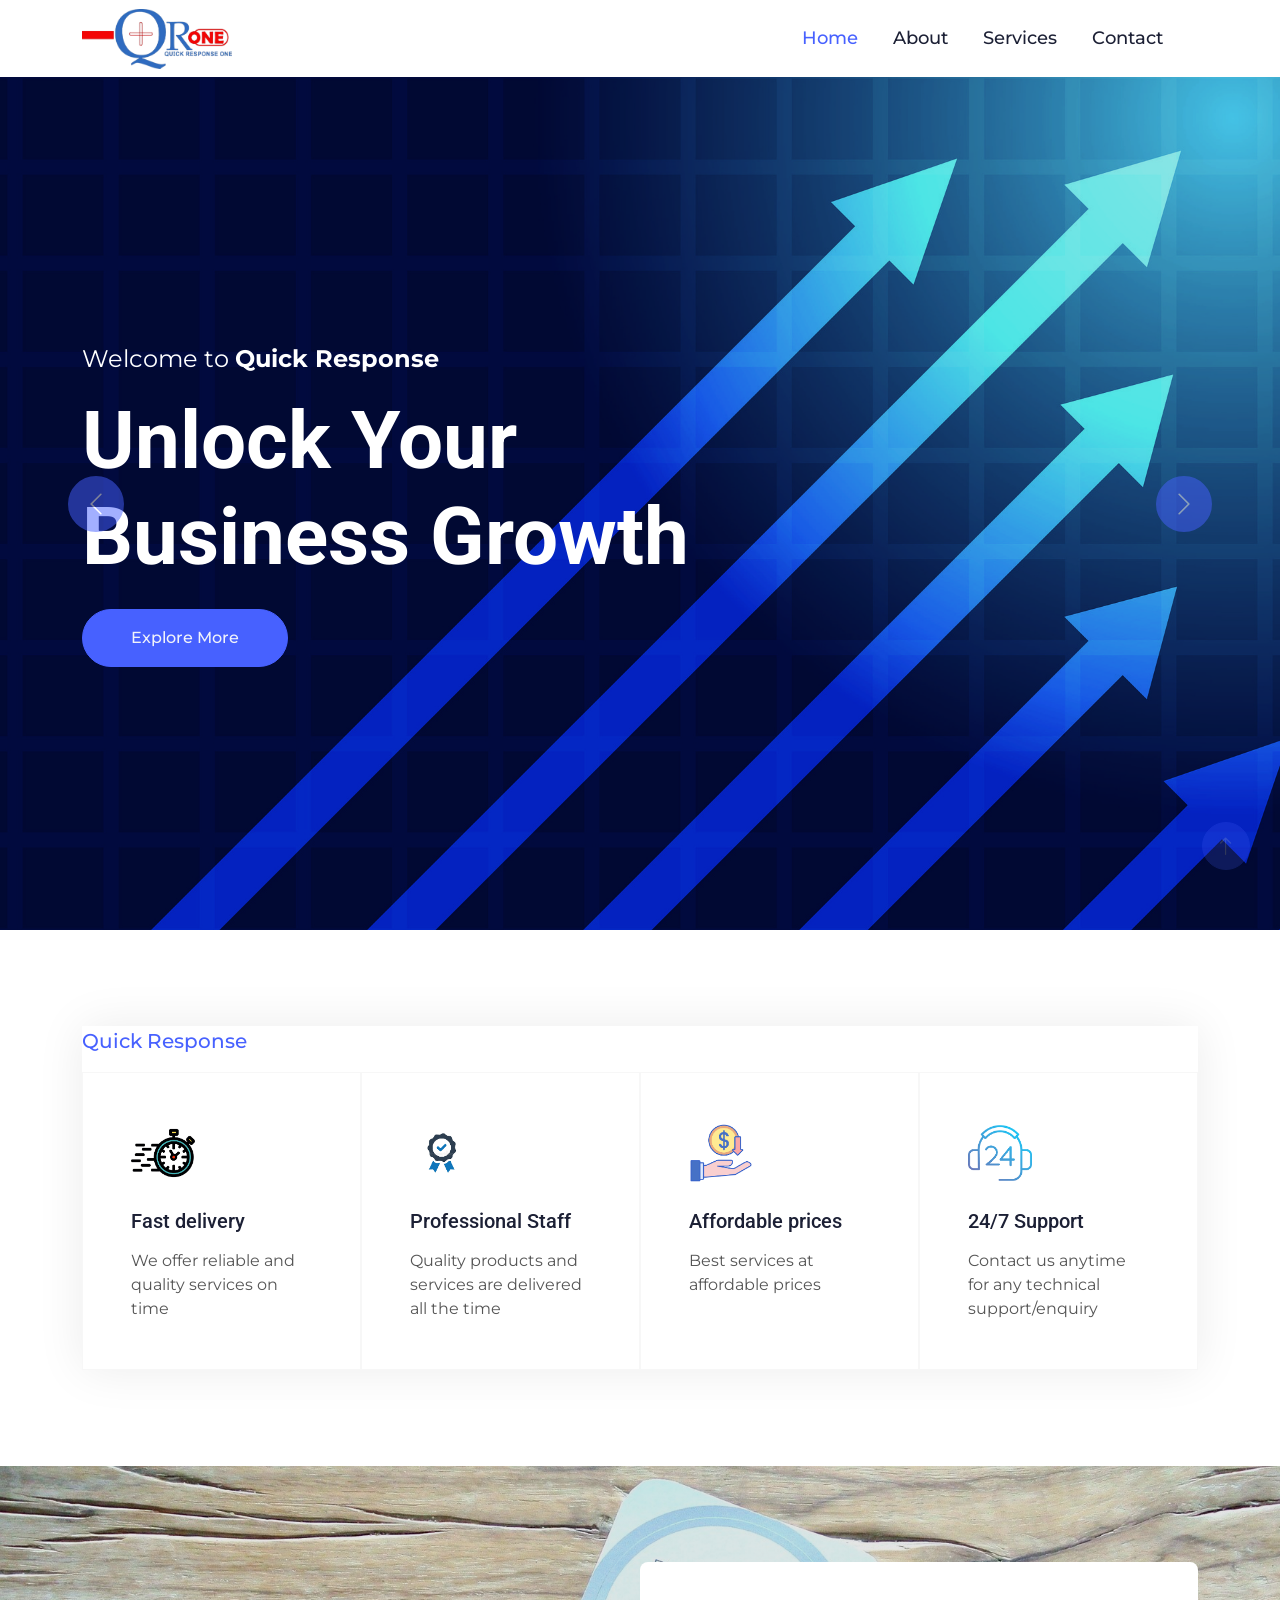
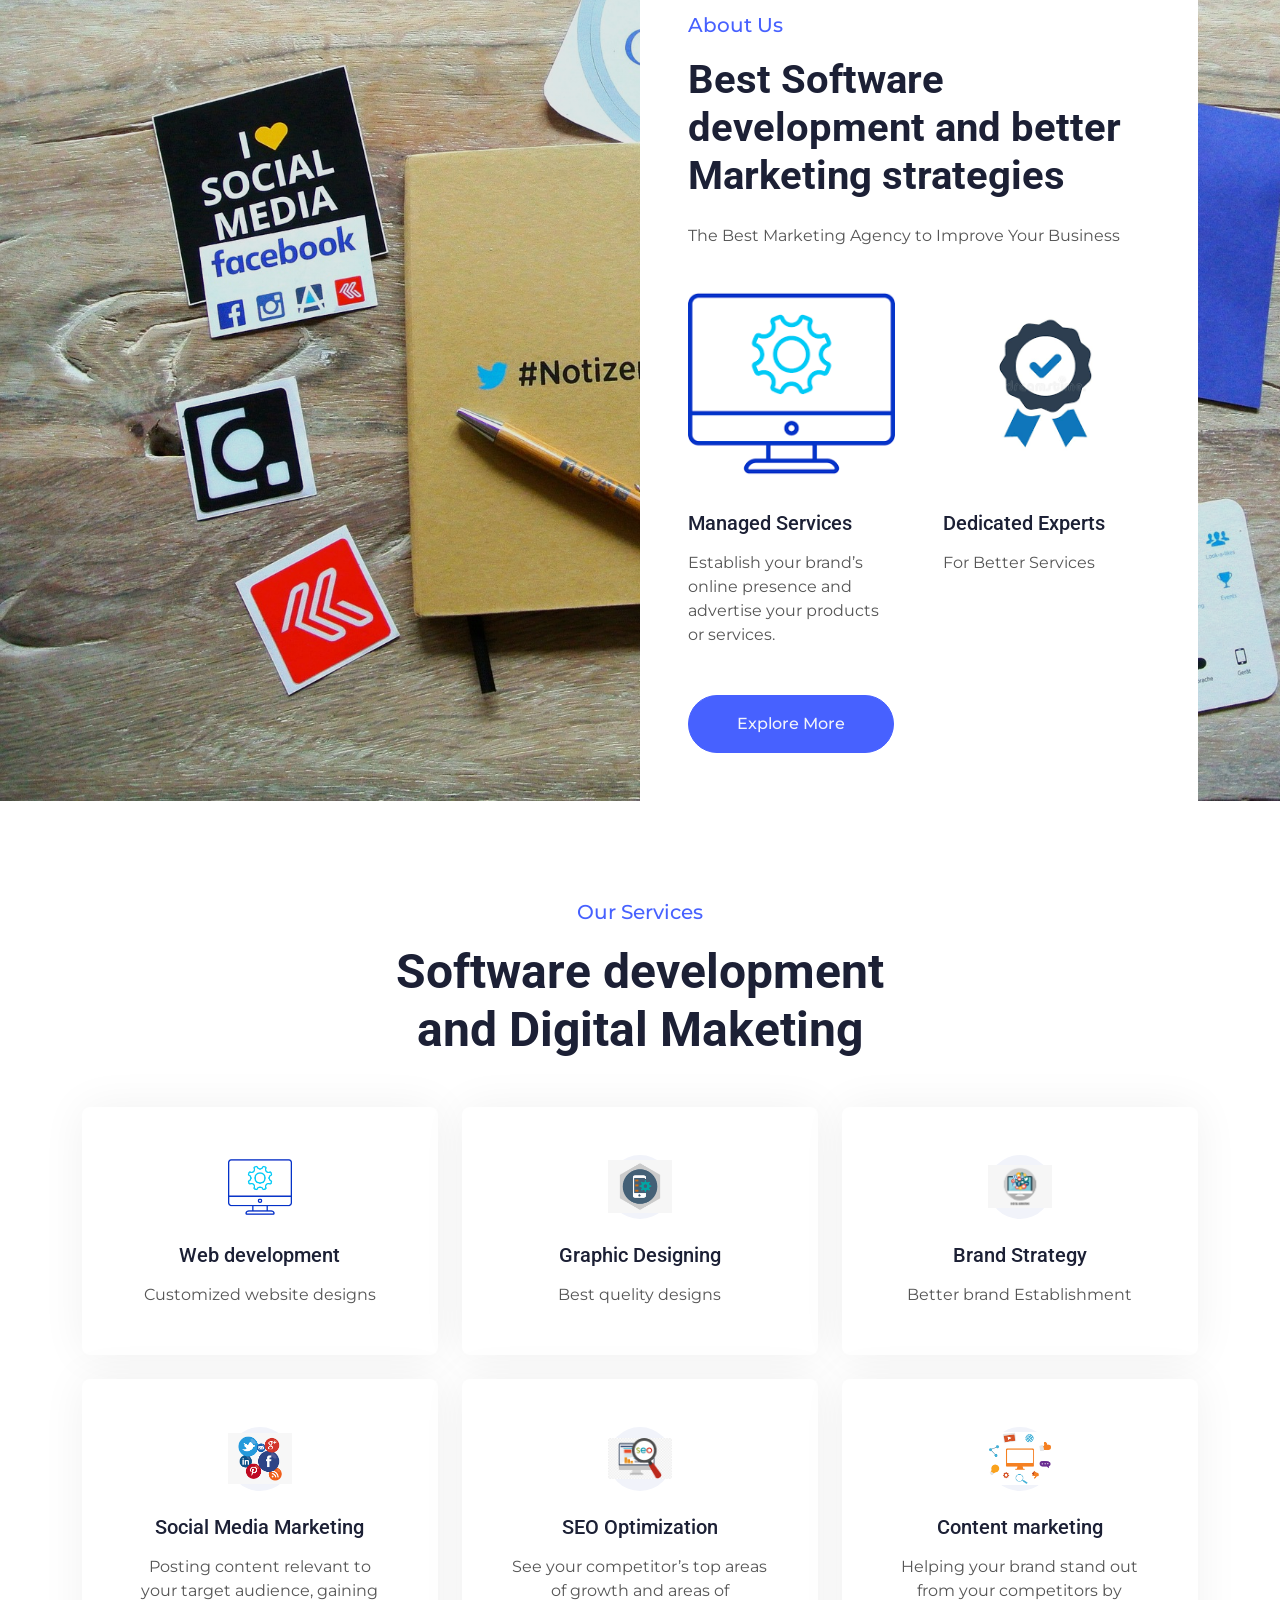
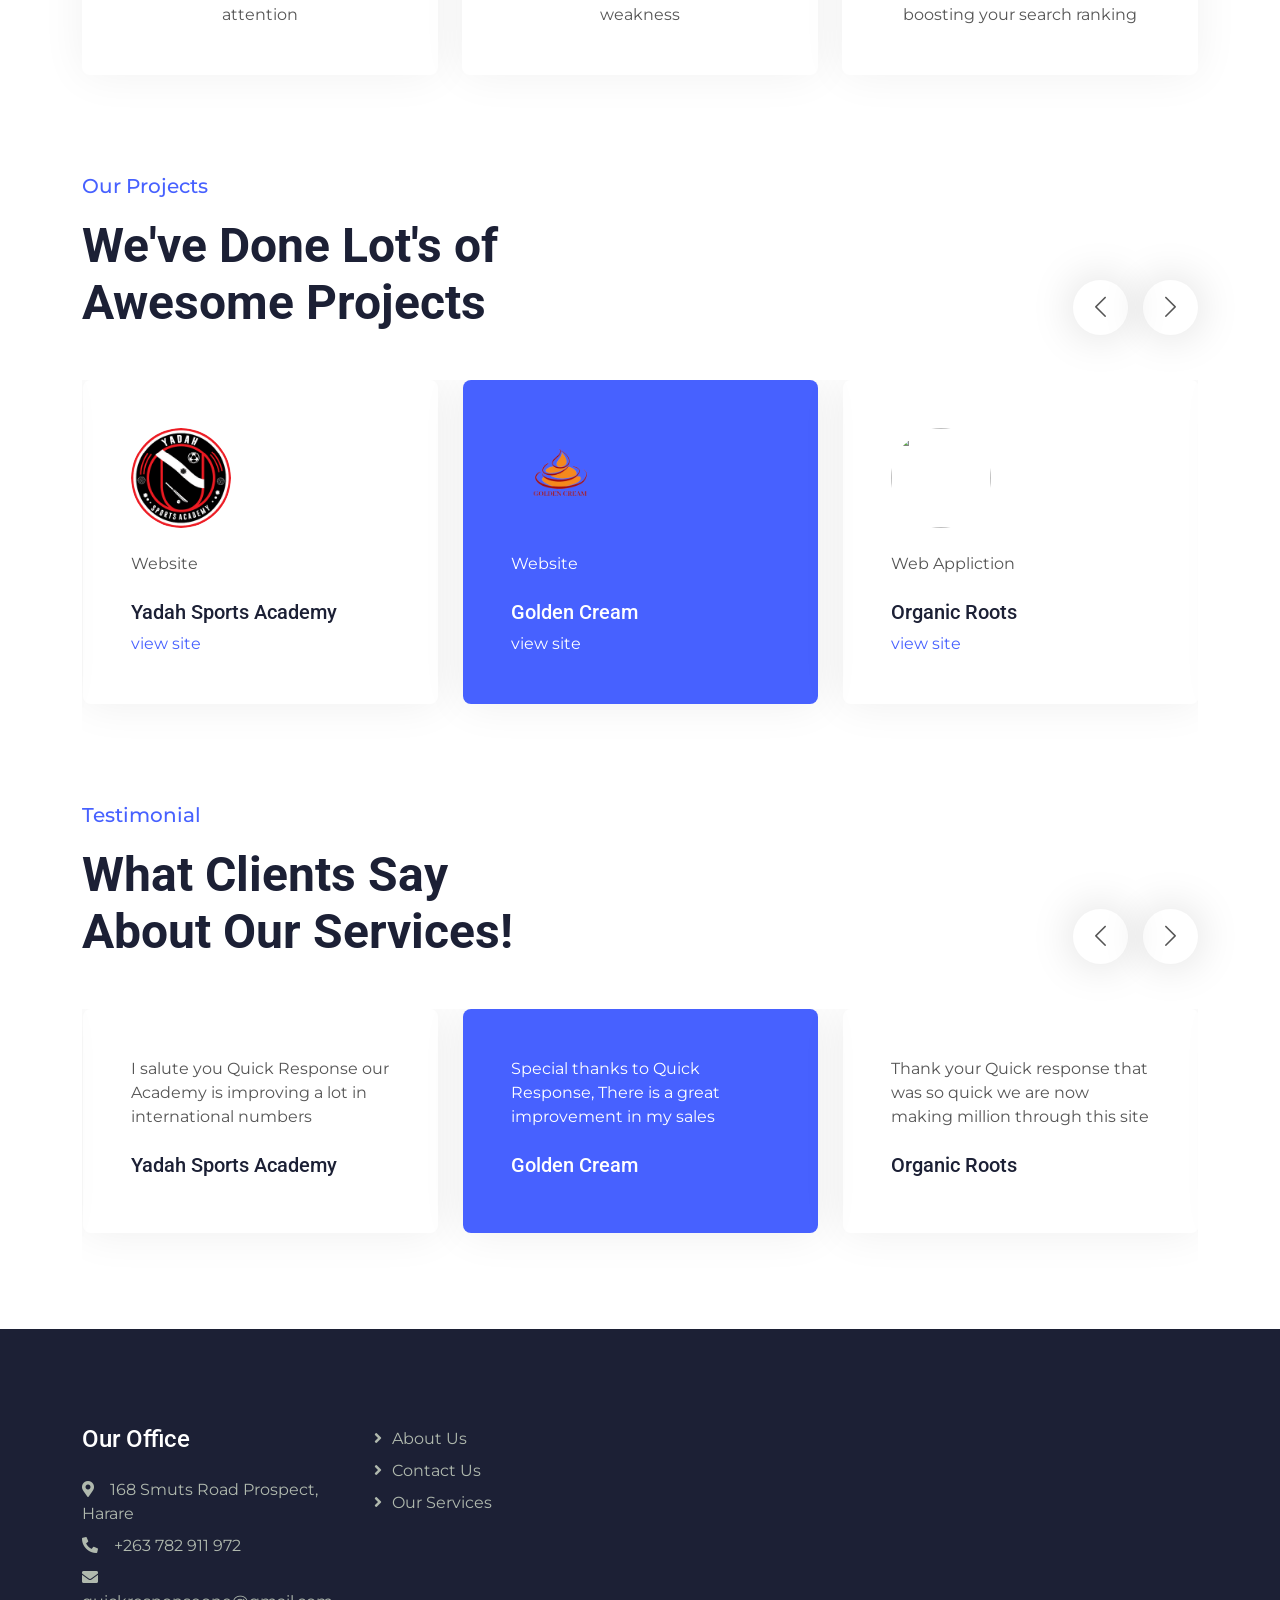
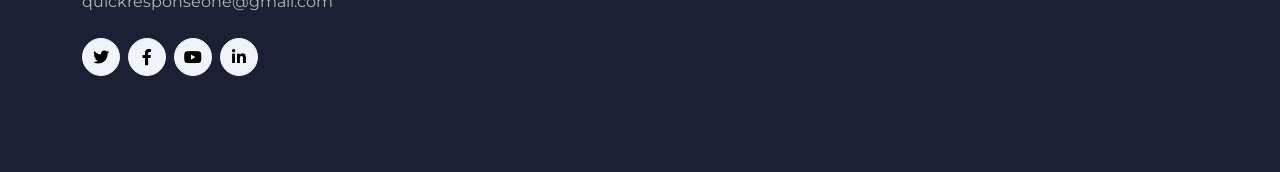
==== commit 16e7a29e: "favicon inserted" ====
--- a/index.html
+++ b/index.html
@@ -9,7 +9,8 @@
     <meta content="" name="description">
 
     <!-- Favicon -->
-    <link href="img/favicon.ico" rel="icon">
+    <link rel="icon" href="img/icon/logo.png" type="image/icon type">
+    
 
     <!-- Google Web Fonts -->
     <link rel="preconnect" href="https://fonts.googleapis.com">
@@ -399,8 +400,7 @@
                     <p class="mb-4">I salute you Quick Response our Academy is improving a lot in international numbers
                     </p>
                     <h5>Yadah Sports Academy</h5>
-                    <!-- <span class="text-primary"><a href="https://yadahsportsacademy.com/">view site</a></span> -->
-
+                   
                 </div>
             </div>
         </div>
